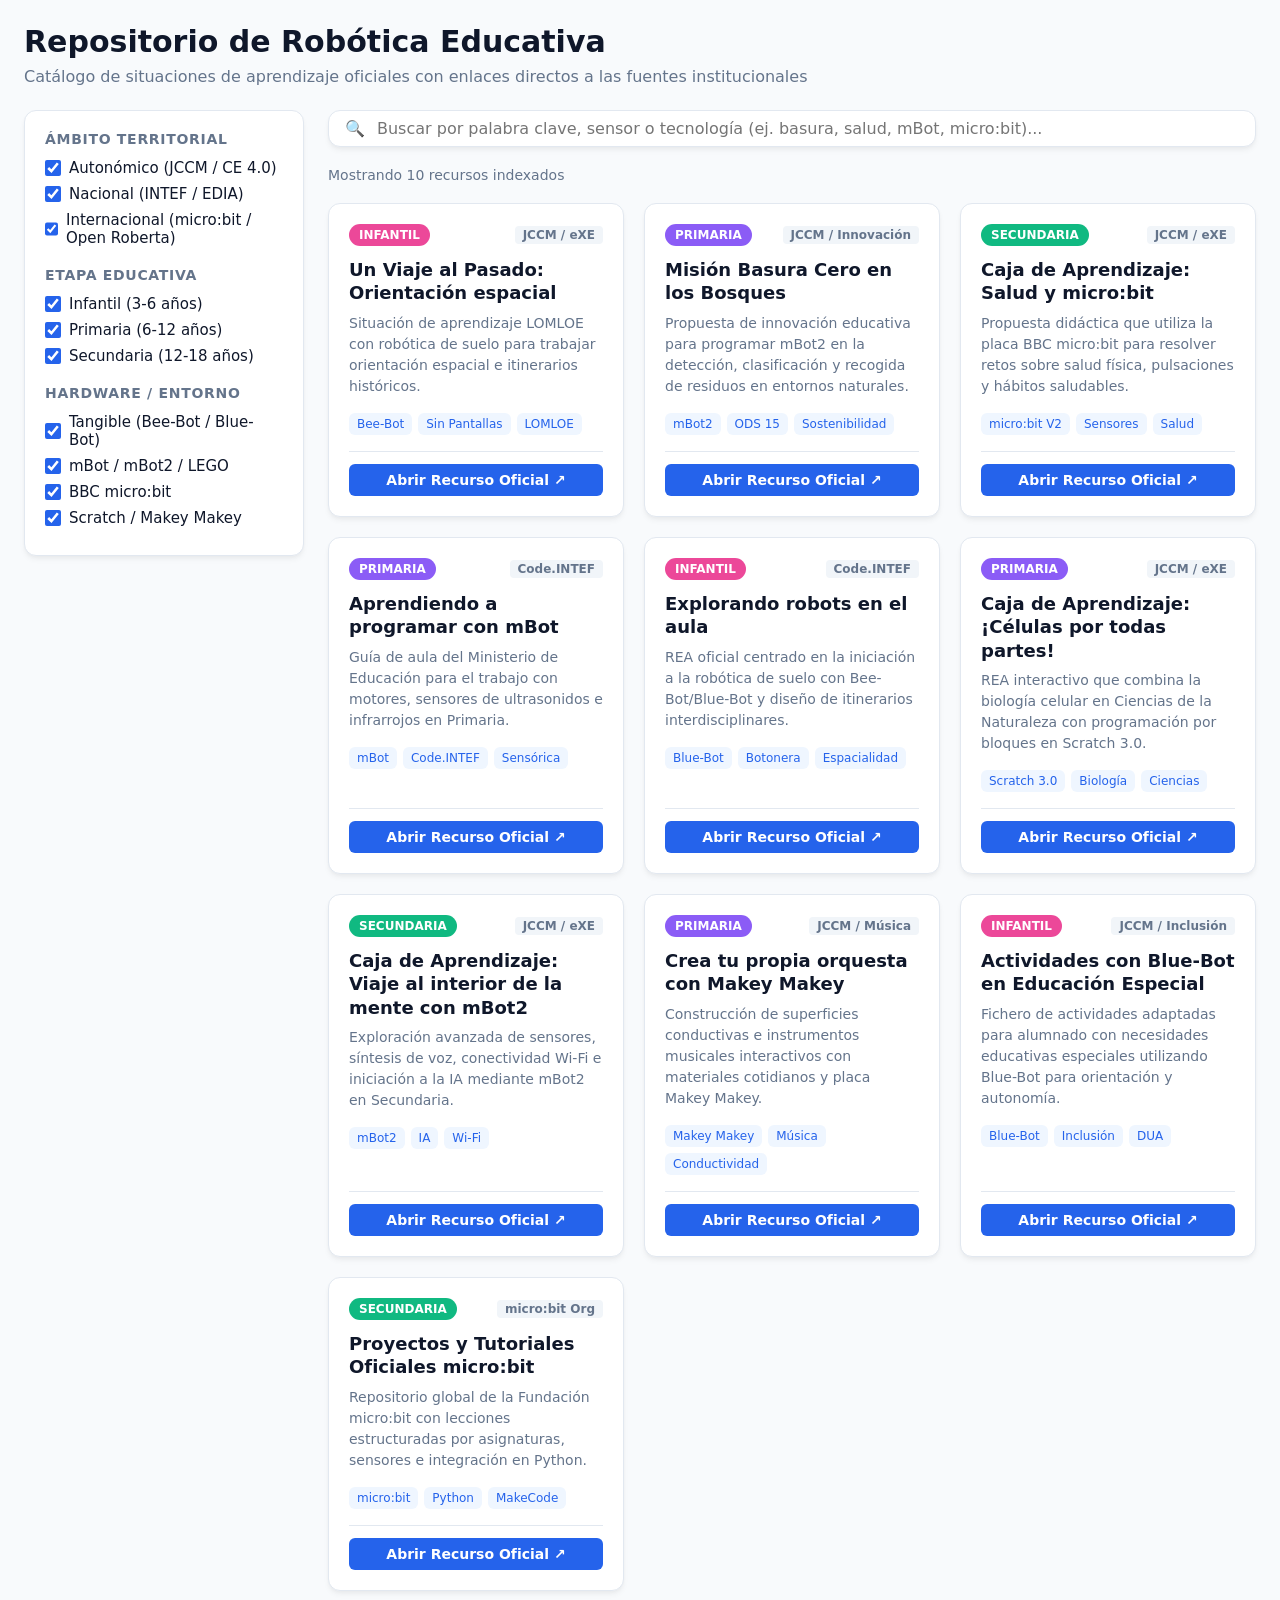
==== index.html @ e107471e "Add files via upload" ====
<!DOCTYPE html>
<html lang="es">
<head>
  <meta charset="UTF-8">
  <meta name="viewport" content="width=device-width, initial-scale=1.0">
  <title>Buscador de Recursos - Repositorio de Robótica Educativa</title>
  <style>
    :root {
      --primary: #2563eb;
      --primary-dark: #1d4ed8;
      --bg-body: #f8fafc;
      --bg-card: #ffffff;
      --text-main: #0f172a;
      --text-muted: #64748b;
      --border-color: #e2e8f0;
      --badge-infantil: #ec4899;
      --badge-primaria: #8b5cf6;
      --badge-secundaria: #10b981;
      --radius: 12px;
      --shadow: 0 4px 6px -1px rgba(0, 0, 0, 0.05), 0 2px 4px -1px rgba(0, 0, 0, 0.03);
    }

    * {
      box-sizing: border-box;
      margin: 0;
      padding: 0;
      font-family: system-ui, -apple-system, BlinkMacSystemFont, 'Segoe UI', Roboto, sans-serif;
    }

    body {
      background-color: var(--bg-body);
      color: var(--text-main);
      padding: 24px;
    }

    .app-container {
      max-width: 1280px;
      margin: 0 auto;
    }

    header {
      margin-bottom: 24px;
    }

    header h1 {
      font-size: 1.875rem;
      font-weight: 700;
      color: var(--text-main);
      margin-bottom: 8px;
    }

    header p {
      color: var(--text-muted);
      font-size: 1rem;
    }

    .main-content {
      display: grid;
      grid-template-columns: 280px 1fr;
      gap: 24px;
    }

    @media (max-width: 868px) {
      .main-content {
        grid-template-columns: 1fr;
      }
    }

    /* Panel de Filtros Lateral */
    .filters-sidebar {
      background: var(--bg-card);
      border: 1px solid var(--border-color);
      border-radius: var(--radius);
      padding: 20px;
      box-shadow: var(--shadow);
      height: fit-content;
    }

    .filter-group {
      margin-bottom: 20px;
    }

    .filter-group:last-child {
      margin-bottom: 0;
    }

    .filter-title {
      font-size: 0.875rem;
      font-weight: 700;
      text-transform: uppercase;
      letter-spacing: 0.05em;
      color: var(--text-muted);
      margin-bottom: 12px;
    }

    .checkbox-label {
      display: flex;
      align-items: center;
      gap: 8px;
      font-size: 0.938rem;
      color: var(--text-main);
      margin-bottom: 8px;
      cursor: pointer;
    }

    .checkbox-label input[type="checkbox"] {
      accent-color: var(--primary);
      width: 16px;
      height: 16px;
    }

    /* Buscador Superior y Grilla */
    .search-section {
      display: flex;
      flex-direction: column;
      gap: 20px;
    }

    .search-bar-container {
      display: flex;
      gap: 12px;
      background: var(--bg-card);
      border: 1px solid var(--border-color);
      border-radius: var(--radius);
      padding: 8px 16px;
      box-shadow: var(--shadow);
    }

    .search-input {
      border: none;
      outline: none;
      width: 100%;
      font-size: 1rem;
      color: var(--text-main);
    }

    .results-count {
      font-size: 0.875rem;
      color: var(--text-muted);
      font-weight: 500;
    }

    /* Grilla de Tarjetas */
    .cards-grid {
      display: grid;
      grid-template-columns: repeat(auto-fill, minmax(290px, 1fr));
      gap: 20px;
    }

    .card {
      background: var(--bg-card);
      border: 1px solid var(--border-color);
      border-radius: var(--radius);
      padding: 20px;
      box-shadow: var(--shadow);
      display: flex;
      flex-direction: column;
      justify-content: space-between;
      transition: transform 0.2s ease, box-shadow 0.2s ease;
      cursor: pointer;
    }

    .card:hover {
      transform: translateY(-4px);
      box-shadow: 0 10px 15px -3px rgba(0, 0, 0, 0.1);
    }

    .card-header {
      display: flex;
      justify-content: space-between;
      align-items: center;
      margin-bottom: 12px;
    }

    .badge {
      font-size: 0.75rem;
      font-weight: 700;
      padding: 4px 10px;
      border-radius: 9999px;
      color: #ffffff;
      text-transform: uppercase;
    }

    .badge-infantil { background-color: var(--badge-infantil); }
    .badge-primaria { background-color: var(--badge-primaria); }
    .badge-secundaria { background-color: var(--badge-secundaria); }

    .institution-tag {
      font-size: 0.75rem;
      font-weight: 600;
      color: var(--text-muted);
      background: #f1f5f9;
      padding: 2px 8px;
      border-radius: 4px;
    }

    .card-title {
      font-size: 1.125rem;
      font-weight: 700;
      color: var(--text-main);
      margin-bottom: 8px;
      line-height: 1.3;
    }

    .card-description {
      font-size: 0.875rem;
      color: var(--text-muted);
      line-height: 1.5;
      margin-bottom: 16px;
    }

    .card-tags {
      display: flex;
      flex-wrap: wrap;
      gap: 6px;
      margin-bottom: 16px;
    }

    .tag {
      font-size: 0.75rem;
      background: #eff6ff;
      color: var(--primary);
      padding: 4px 8px;
      border-radius: 6px;
      font-weight: 500;
    }

    .card-footer {
      border-top: 1px solid var(--border-color);
      padding-top: 12px;
    }

    .btn-details {
      background-color: var(--primary);
      color: white;
      border: none;
      padding: 8px 14px;
      border-radius: 6px;
      font-size: 0.875rem;
      font-weight: 600;
      cursor: pointer;
      width: 100%;
      text-align: center;
      display: inline-block;
      text-decoration: none;
      transition: background-color 0.2s ease;
    }

    .btn-details:hover {
      background-color: var(--primary-dark);
    }

    .no-results {
      grid-column: 1 / -1;
      text-align: center;
      padding: 40px;
      color: var(--text-muted);
      background: var(--bg-card);
      border-radius: var(--radius);
      border: 1px dashed var(--border-color);
    }
  </style>
</head>
<body>

  <div class="app-container">
    <header>
      <h1>Repositorio de Robótica Educativa</h1>
      <p>Catálogo de situaciones de aprendizaje oficiales con enlaces directos a las fuentes institucionales</p>
    </header>

    <div class="main-content">
      <!-- Panel de Filtros Lateral -->
      <aside class="filters-sidebar">
        <div class="filter-group">
          <div class="filter-title">Ámbito Territorial</div>
          <label class="checkbox-label"><input type="checkbox" class="filter-checkbox" data-filter-type="ambito" value="autonomico" checked> Autonómico (JCCM / CE 4.0)</label>
          <label class="checkbox-label"><input type="checkbox" class="filter-checkbox" data-filter-type="ambito" value="nacional" checked> Nacional (INTEF / EDIA)</label>
          <label class="checkbox-label"><input type="checkbox" class="filter-checkbox" data-filter-type="ambito" value="internacional" checked> Internacional (micro:bit / Open Roberta)</label>
        </div>

        <div class="filter-group">
          <div class="filter-title">Etapa Educativa</div>
          <label class="checkbox-label"><input type="checkbox" class="filter-checkbox" data-filter-type="etapa" value="infantil" checked> Infantil (3-6 años)</label>
          <label class="checkbox-label"><input type="checkbox" class="filter-checkbox" data-filter-type="etapa" value="primaria" checked> Primaria (6-12 años)</label>
          <label class="checkbox-label"><input type="checkbox" class="filter-checkbox" data-filter-type="etapa" value="secundaria" checked> Secundaria (12-18 años)</label>
        </div>

        <div class="filter-group">
          <div class="filter-title">Hardware / Entorno</div>
          <label class="checkbox-label"><input type="checkbox" class="filter-checkbox" data-filter-type="hardware" value="tangible" checked> Tangible (Bee-Bot / Blue-Bot)</label>
          <label class="checkbox-label"><input type="checkbox" class="filter-checkbox" data-filter-type="hardware" value="mbot" checked> mBot / mBot2 / LEGO</label>
          <label class="checkbox-label"><input type="checkbox" class="filter-checkbox" data-filter-type="hardware" value="microbit" checked> BBC micro:bit</label>
          <label class="checkbox-label"><input type="checkbox" class="filter-checkbox" data-filter-type="hardware" value="scratch" checked> Scratch / Makey Makey</label>
        </div>
      </aside>

      <!-- Zona de Búsqueda y Resultados -->
      <main class="search-section">
        <div class="search-bar-container">
          <span style="color: var(--text-muted);">🔍</span>
          <input type="text" id="searchInput" class="search-input" placeholder="Buscar por palabra clave, sensor o tecnología (ej. basura, salud, mBot, micro:bit)...">
        </div>

        <div class="results-count" id="resultsCount">Cargando recursos...</div>

        <!-- Grilla de Tarjetas dinámicas -->
        <div class="cards-grid" id="cardsGrid"></div>
      </main>
    </div>
  </div>

  <script>
    // BASE DE DATOS DE RECURSOS OFICIALES INDEXADOS
    const baseDeDatosRecursos = [
      {
        id: "REA-INF-001",
        titulo: "Un Viaje al Pasado: Orientación espacial",
        descripcion: "Situación de aprendizaje LOMLOE con robótica de suelo para trabajar orientación espacial e itinerarios históricos.",
        etapa: "infantil",
        ambito: "autonomico",
        hardware: "tangible",
        institucion: "JCCM / eXE",
        tags: ["Bee-Bot", "Sin Pantallas", "LOMLOE"],
        url: "https://bancoderecursos.castillalamancha.es/exelearningresource/un-viaje-al-pasado/df31ccde-33c1-510c-a373-50846689f7ba"
      },
      {
        id: "REA-PRI-014",
        titulo: "Misión Basura Cero en los Bosques",
        descripcion: "Propuesta de innovación educativa para programar mBot2 en la detección, clasificación y recogida de residuos en entornos naturales.",
        etapa: "primaria",
        ambito: "autonomico",
        hardware: "mbot",
        institucion: "JCCM / Innovación",
        tags: ["mBot2", "ODS 15", "Sostenibilidad"],
        url: "https://bancoderecursos.castillalamancha.es/recurso/mision-basura-cero-en-los-bosques/81a9b36d-2e03-4939-9e66-0c4f8a64a64c"
      },
      {
        id: "REA-SEC-028",
        titulo: "Caja de Aprendizaje: Salud y micro:bit",
        descripcion: "Propuesta didáctica que utiliza la placa BBC micro:bit para resolver retos sobre salud física, pulsaciones y hábitos saludables.",
        etapa: "secundaria",
        ambito: "autonomico",
        hardware: "microbit",
        institucion: "JCCM / eXE",
        tags: ["micro:bit V2", "Sensores", "Salud"],
        url: "https://bancoderecursos.castillalamancha.es/exelearningresource/caja-de-aprendizaje-salud-y-microbit/d50c86e8-7d98-2222-f68f-dd054d4328fd"
      },
      {
        id: "REA-PRI-005",
        titulo: "Aprendiendo a programar con mBot",
        descripcion: "Guía de aula del Ministerio de Educación para el trabajo con motores, sensores de ultrasonidos e infrarrojos en Primaria.",
        etapa: "primaria",
        ambito: "nacional",
        hardware: "mbot",
        institucion: "Code.INTEF",
        tags: ["mBot", "Code.INTEF", "Sensórica"],
        url: "https://code.intef.es/prop_didacticas/aprendiendo-a-programar-con-mbot/"
      },
      {
        id: "REA-INF-002",
        titulo: "Explorando robots en el aula",
        descripcion: "REA oficial centrado en la iniciación a la robótica de suelo con Bee-Bot/Blue-Bot y diseño de itinerarios interdisciplinares.",
        etapa: "infantil",
        ambito: "nacional",
        hardware: "tangible",
        institucion: "Code.INTEF",
        tags: ["Blue-Bot", "Botonera", "Espacialidad"],
        url: "https://code.intef.es/prop_didacticas/explorando-robots-en-el-aula/"
      },
      {
        id: "REA-PRI-008",
        titulo: "Caja de Aprendizaje: ¡Células por todas partes!",
        descripcion: "REA interactivo que combina la biología celular en Ciencias de la Naturaleza con programación por bloques en Scratch 3.0.",
        etapa: "primaria",
        ambito: "autonomico",
        hardware: "scratch",
        institucion: "JCCM / eXE",
        tags: ["Scratch 3.0", "Biología", "Ciencias"],
        url: "https://bancoderecursos.castillalamancha.es/exelearningresource/caja-de-aprendizaje-celulas-por-todas-partes/d870dff4-4294-05f1-206c-ba74261f1fdf"
      },
      {
        id: "REA-SEC-012",
        titulo: "Caja de Aprendizaje: Viaje al interior de la mente con mBot2",
        descripcion: "Exploración avanzada de sensores, síntesis de voz, conectividad Wi-Fi e iniciación a la IA mediante mBot2 en Secundaria.",
        etapa: "secundaria",
        ambito: "autonomico",
        hardware: "mbot",
        institucion: "JCCM / eXE",
        tags: ["mBot2", "IA", "Wi-Fi"],
        url: "https://bancoderecursos.castillalamancha.es/exelearningresource/caja-de-aprendizaje-viaje-al-interior-de-la-mente/5f7832af-2e06-2ef5-20b0-4c9b18643a15"
      },
      {
        id: "REA-PRI-010",
        titulo: "Crea tu propia orquesta con Makey Makey",
        descripcion: "Construcción de superficies conductivas e instrumentos musicales interactivos con materiales cotidianos y placa Makey Makey.",
        etapa: "primaria",
        ambito: "autonomico",
        hardware: "scratch",
        institucion: "JCCM / Música",
        tags: ["Makey Makey", "Música", "Conductividad"],
        url: "https://bancoderecursos.castillalamancha.es/recurso/crea-tu-propia-orquesta/740becd2-bb9d-470a-adf8-bf5983d7f0fb"
      },
      {
        id: "REA-INF-004",
        titulo: "Actividades con Blue-Bot en Educación Especial",
        descripcion: "Fichero de actividades adaptadas para alumnado con necesidades educativas especiales utilizando Blue-Bot para orientación y autonomía.",
        etapa: "infantil",
        ambito: "autonomico",
        hardware: "tangible",
        institucion: "JCCM / Inclusión",
        tags: ["Blue-Bot", "Inclusión", "DUA"],
        url: "https://bancoderecursos.castillalamancha.es/exelearningresource/actividades-con-blue-bot-en-educacion-especial/7e314706-9647-cc01-7831-d3caabcb4887"
      },
      {
        id: "REA-SEC-030",
        titulo: "Proyectos y Tutoriales Oficiales micro:bit",
        descripcion: "Repositorio global de la Fundación micro:bit con lecciones estructuradas por asignaturas, sensores e integración en Python.",
        etapa: "secundaria",
        ambito: "internacional",
        hardware: "microbit",
        institucion: "micro:bit Org",
        tags: ["micro:bit", "Python", "MakeCode"],
        url: "https://microbit.org/projects/make-it-code-it/"
      }
    ];

    document.addEventListener('DOMContentLoaded', () => {
      const searchInput = document.getElementById('searchInput');
      const checkboxes = document.querySelectorAll('.filter-checkbox');
      const cardsGrid = document.getElementById('cardsGrid');
      const resultsCount = document.getElementById('resultsCount');

      // Función para dibujar las tarjetas
      function renderCards(recursos) {
        cardsGrid.innerHTML = '';

        if (recursos.length === 0) {
          cardsGrid.innerHTML = `
            <div class="no-results">
              No se han encontrado recursos que coincidan con los filtros seleccionados.
            </div>`;
          resultsCount.textContent = 'Mostrando 0 recursos indexados';
          return;
        }

        recursos.forEach(item => {
          const cardHTML = `
            <article class="card" onclick="window.open('${item.url}', '_blank')">
              <div>
                <div class="card-header">
                  <span class="badge badge-${item.etapa}">${item.etapa}</span>
                  <span class="institution-tag">${item.institucion}</span>
                </div>
                <h2 class="card-title">${item.titulo}</h2>
                <p class="card-description">${item.descripcion}</p>
                <div class="card-tags">
                  ${item.tags.map(tag => `<span class="tag">${tag}</span>`).join('')}
                </div>
              </div>
              <div class="card-footer">
                <a href="${item.url}" target="_blank" class="btn-details" onclick="event.stopPropagation()">
                  Abrir Recurso Oficial ↗
                </a>
              </div>
            </article>
          `;
          cardsGrid.innerHTML += cardHTML;
        });

        resultsCount.textContent = `Mostrando ${recursos.length} recurso${recursos.length === 1 ? '' : 's'} indexado${recursos.length === 1 ? '' : 's'}`;
      }

      // Función de filtrado en tiempo real
      function filterResources() {
        const query = searchInput.value.toLowerCase().trim();

        const selectedEtapas = Array.from(document.querySelectorAll('.filter-checkbox[data-filter-type="etapa"]:checked')).map(cb => cb.value);
        const selectedAmbitos = Array.from(document.querySelectorAll('.filter-checkbox[data-filter-type="ambito"]:checked')).map(cb => cb.value);
        const selectedHardware = Array.from(document.querySelectorAll('.filter-checkbox[data-filter-type="hardware"]:checked')).map(cb => cb.value);

        const recursosFiltrados = baseDeDatosRecursos.filter(item => {
          const matchEtapa = selectedEtapas.length === 0 || selectedEtapas.includes(item.etapa);
          const matchAmbito = selectedAmbitos.length === 0 || selectedAmbitos.includes(item.ambito);
          const matchHardware = selectedHardware.length === 0 || selectedHardware.includes(item.hardware);

          const textoCompleto = `${item.titulo} ${item.descripcion} ${item.tags.join(' ')} ${item.institucion}`.toLowerCase();
          const matchQuery = query === '' || textoCompleto.includes(query);

          return matchEtapa && matchAmbito && matchHardware && matchQuery;
        });

        renderCards(recursosFiltrados);
      }

      // Inicialización
      renderCards(baseDeDatosRecursos);
      searchInput.addEventListener('input', filterResources);
      checkboxes.forEach(cb => cb.addEventListener('change', filterResources));
    });
  </script>
</body>
</html>
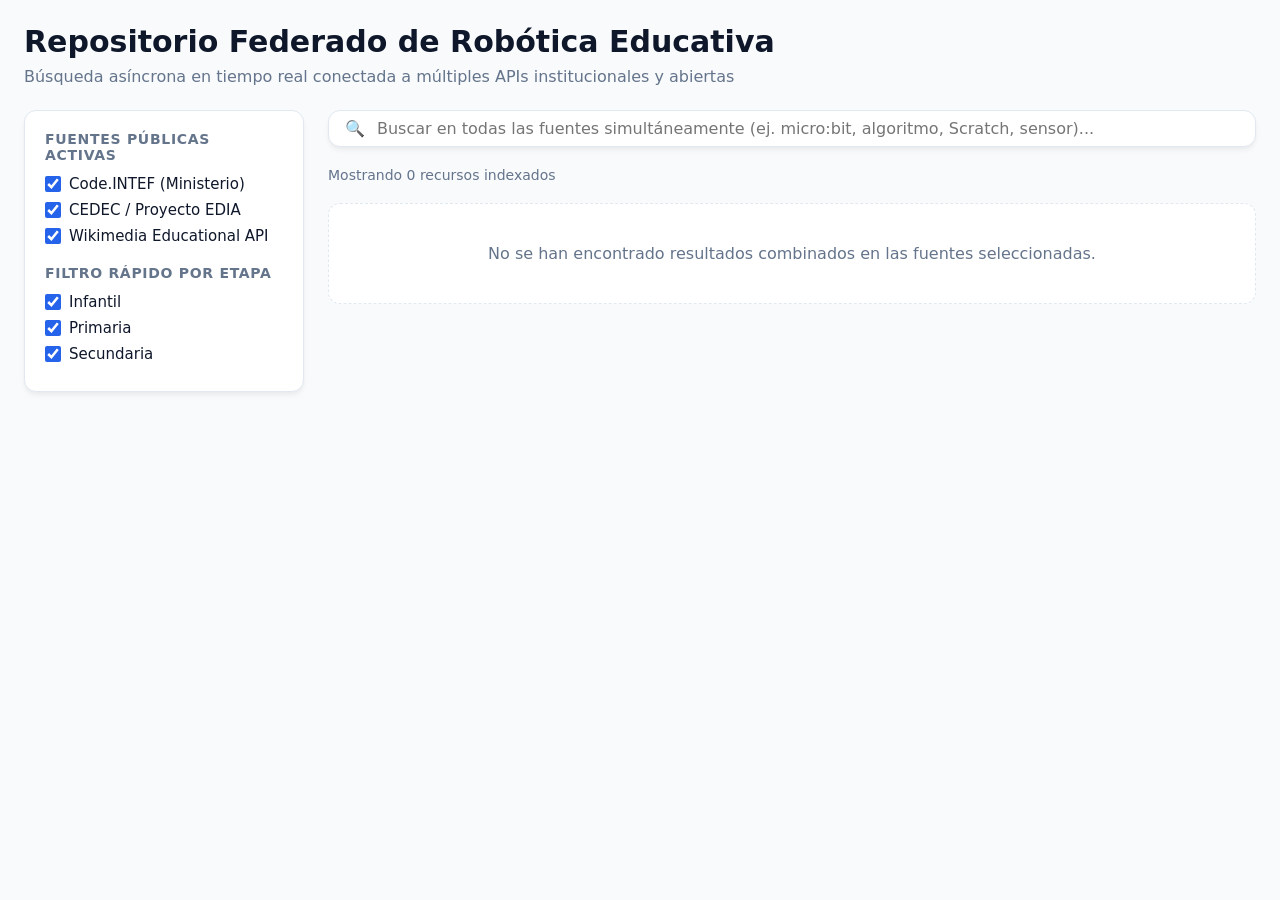
==== commit 6e566eb4: "Update index.html" ====
--- a/index.html
+++ b/index.html
@@ -3,7 +3,7 @@
 <head>
   <meta charset="UTF-8">
   <meta name="viewport" content="width=device-width, initial-scale=1.0">
-  <title>Buscador de Recursos - Repositorio de Robótica Educativa</title>
+  <title>Buscador Global de Robótica Educativa - Multi-API</title>
   <style>
     :root {
       --primary: #2563eb;
@@ -16,6 +16,7 @@
       --badge-infantil: #ec4899;
       --badge-primaria: #8b5cf6;
       --badge-secundaria: #10b981;
+      --badge-general: #3b82f6;
       --radius: 12px;
       --shadow: 0 4px 6px -1px rgba(0, 0, 0, 0.05), 0 2px 4px -1px rgba(0, 0, 0, 0.03);
     }
@@ -184,6 +185,7 @@
     .badge-infantil { background-color: var(--badge-infantil); }
     .badge-primaria { background-color: var(--badge-primaria); }
     .badge-secundaria { background-color: var(--badge-secundaria); }
+    .badge-general { background-color: var(--badge-general); }
 
     .institution-tag {
       font-size: 0.75rem;
@@ -265,33 +267,25 @@
 
   <div class="app-container">
     <header>
-      <h1>Repositorio de Robótica Educativa</h1>
-      <p>Catálogo de situaciones de aprendizaje oficiales con enlaces directos a las fuentes institucionales</p>
+      <h1>Repositorio Federado de Robótica Educativa</h1>
+      <p>Búsqueda asíncrona en tiempo real conectada a múltiples APIs institucionales y abiertas</p>
     </header>
 
     <div class="main-content">
-      <!-- Panel de Filtros Lateral -->
+      <!-- Panel de Fuentes Activables -->
       <aside class="filters-sidebar">
         <div class="filter-group">
-          <div class="filter-title">Ámbito Territorial</div>
-          <label class="checkbox-label"><input type="checkbox" class="filter-checkbox" data-filter-type="ambito" value="autonomico" checked> Autonómico (JCCM / CE 4.0)</label>
-          <label class="checkbox-label"><input type="checkbox" class="filter-checkbox" data-filter-type="ambito" value="nacional" checked> Nacional (INTEF / EDIA)</label>
-          <label class="checkbox-label"><input type="checkbox" class="filter-checkbox" data-filter-type="ambito" value="internacional" checked> Internacional (micro:bit / Open Roberta)</label>
+          <div class="filter-title">Fuentes Públicas Activas</div>
+          <label class="checkbox-label"><input type="checkbox" class="api-toggle" value="intef" checked> Code.INTEF (Ministerio)</label>
+          <label class="checkbox-label"><input type="checkbox" class="api-toggle" value="edia" checked> CEDEC / Proyecto EDIA</label>
+          <label class="checkbox-label"><input type="checkbox" class="api-toggle" value="wikimedia" checked> Wikimedia Educational API</label>
         </div>
 
         <div class="filter-group">
-          <div class="filter-title">Etapa Educativa</div>
-          <label class="checkbox-label"><input type="checkbox" class="filter-checkbox" data-filter-type="etapa" value="infantil" checked> Infantil (3-6 años)</label>
-          <label class="checkbox-label"><input type="checkbox" class="filter-checkbox" data-filter-type="etapa" value="primaria" checked> Primaria (6-12 años)</label>
-          <label class="checkbox-label"><input type="checkbox" class="filter-checkbox" data-filter-type="etapa" value="secundaria" checked> Secundaria (12-18 años)</label>
-        </div>
-
-        <div class="filter-group">
-          <div class="filter-title">Hardware / Entorno</div>
-          <label class="checkbox-label"><input type="checkbox" class="filter-checkbox" data-filter-type="hardware" value="tangible" checked> Tangible (Bee-Bot / Blue-Bot)</label>
-          <label class="checkbox-label"><input type="checkbox" class="filter-checkbox" data-filter-type="hardware" value="mbot" checked> mBot / mBot2 / LEGO</label>
-          <label class="checkbox-label"><input type="checkbox" class="filter-checkbox" data-filter-type="hardware" value="microbit" checked> BBC micro:bit</label>
-          <label class="checkbox-label"><input type="checkbox" class="filter-checkbox" data-filter-type="hardware" value="scratch" checked> Scratch / Makey Makey</label>
+          <div class="filter-title">Filtro Rápido por Etapa</div>
+          <label class="checkbox-label"><input type="checkbox" class="etapa-filter" value="infantil" checked> Infantil</label>
+          <label class="checkbox-label"><input type="checkbox" class="etapa-filter" value="primaria" checked> Primaria</label>
+          <label class="checkbox-label"><input type="checkbox" class="etapa-filter" value="secundaria" checked> Secundaria</label>
         </div>
       </aside>
 
@@ -299,146 +293,135 @@
       <main class="search-section">
         <div class="search-bar-container">
           <span style="color: var(--text-muted);">🔍</span>
-          <input type="text" id="searchInput" class="search-input" placeholder="Buscar por palabra clave, sensor o tecnología (ej. basura, salud, mBot, micro:bit)...">
+          <input type="text" id="searchInput" class="search-input" placeholder="Buscar en todas las fuentes simultáneamente (ej. micro:bit, algoritmo, Scratch, sensor)...">
         </div>
 
-        <div class="results-count" id="resultsCount">Cargando recursos...</div>
-
-        <!-- Grilla de Tarjetas dinámicas -->
+        <div class="results-count" id="resultsCount">Cargando repositorios federados...</div>
+
+        <!-- Grilla Unificada -->
         <div class="cards-grid" id="cardsGrid"></div>
       </main>
     </div>
   </div>
 
+  <!-- MOTOR MULTI-API ASÍNCRONO -->
   <script>
-    // BASE DE DATOS DE RECURSOS OFICIALES INDEXADOS
-    const baseDeDatosRecursos = [
-      {
-        id: "REA-INF-001",
-        titulo: "Un Viaje al Pasado: Orientación espacial",
-        descripcion: "Situación de aprendizaje LOMLOE con robótica de suelo para trabajar orientación espacial e itinerarios históricos.",
-        etapa: "infantil",
-        ambito: "autonomico",
-        hardware: "tangible",
-        institucion: "JCCM / eXE",
-        tags: ["Bee-Bot", "Sin Pantallas", "LOMLOE"],
-        url: "https://bancoderecursos.castillalamancha.es/exelearningresource/un-viaje-al-pasado/df31ccde-33c1-510c-a373-50846689f7ba"
-      },
-      {
-        id: "REA-PRI-014",
-        titulo: "Misión Basura Cero en los Bosques",
-        descripcion: "Propuesta de innovación educativa para programar mBot2 en la detección, clasificación y recogida de residuos en entornos naturales.",
-        etapa: "primaria",
-        ambito: "autonomico",
-        hardware: "mbot",
-        institucion: "JCCM / Innovación",
-        tags: ["mBot2", "ODS 15", "Sostenibilidad"],
-        url: "https://bancoderecursos.castillalamancha.es/recurso/mision-basura-cero-en-los-bosques/81a9b36d-2e03-4939-9e66-0c4f8a64a64c"
-      },
-      {
-        id: "REA-SEC-028",
-        titulo: "Caja de Aprendizaje: Salud y micro:bit",
-        descripcion: "Propuesta didáctica que utiliza la placa BBC micro:bit para resolver retos sobre salud física, pulsaciones y hábitos saludables.",
-        etapa: "secundaria",
-        ambito: "autonomico",
-        hardware: "microbit",
-        institucion: "JCCM / eXE",
-        tags: ["micro:bit V2", "Sensores", "Salud"],
-        url: "https://bancoderecursos.castillalamancha.es/exelearningresource/caja-de-aprendizaje-salud-y-microbit/d50c86e8-7d98-2222-f68f-dd054d4328fd"
-      },
-      {
-        id: "REA-PRI-005",
-        titulo: "Aprendiendo a programar con mBot",
-        descripcion: "Guía de aula del Ministerio de Educación para el trabajo con motores, sensores de ultrasonidos e infrarrojos en Primaria.",
-        etapa: "primaria",
-        ambito: "nacional",
-        hardware: "mbot",
-        institucion: "Code.INTEF",
-        tags: ["mBot", "Code.INTEF", "Sensórica"],
-        url: "https://code.intef.es/prop_didacticas/aprendiendo-a-programar-con-mbot/"
-      },
-      {
-        id: "REA-INF-002",
-        titulo: "Explorando robots en el aula",
-        descripcion: "REA oficial centrado en la iniciación a la robótica de suelo con Bee-Bot/Blue-Bot y diseño de itinerarios interdisciplinares.",
-        etapa: "infantil",
-        ambito: "nacional",
-        hardware: "tangible",
-        institucion: "Code.INTEF",
-        tags: ["Blue-Bot", "Botonera", "Espacialidad"],
-        url: "https://code.intef.es/prop_didacticas/explorando-robots-en-el-aula/"
-      },
-      {
-        id: "REA-PRI-008",
-        titulo: "Caja de Aprendizaje: ¡Células por todas partes!",
-        descripcion: "REA interactivo que combina la biología celular en Ciencias de la Naturaleza con programación por bloques en Scratch 3.0.",
-        etapa: "primaria",
-        ambito: "autonomico",
-        hardware: "scratch",
-        institucion: "JCCM / eXE",
-        tags: ["Scratch 3.0", "Biología", "Ciencias"],
-        url: "https://bancoderecursos.castillalamancha.es/exelearningresource/caja-de-aprendizaje-celulas-por-todas-partes/d870dff4-4294-05f1-206c-ba74261f1fdf"
-      },
-      {
-        id: "REA-SEC-012",
-        titulo: "Caja de Aprendizaje: Viaje al interior de la mente con mBot2",
-        descripcion: "Exploración avanzada de sensores, síntesis de voz, conectividad Wi-Fi e iniciación a la IA mediante mBot2 en Secundaria.",
-        etapa: "secundaria",
-        ambito: "autonomico",
-        hardware: "mbot",
-        institucion: "JCCM / eXE",
-        tags: ["mBot2", "IA", "Wi-Fi"],
-        url: "https://bancoderecursos.castillalamancha.es/exelearningresource/caja-de-aprendizaje-viaje-al-interior-de-la-mente/5f7832af-2e06-2ef5-20b0-4c9b18643a15"
-      },
-      {
-        id: "REA-PRI-010",
-        titulo: "Crea tu propia orquesta con Makey Makey",
-        descripcion: "Construcción de superficies conductivas e instrumentos musicales interactivos con materiales cotidianos y placa Makey Makey.",
-        etapa: "primaria",
-        ambito: "autonomico",
-        hardware: "scratch",
-        institucion: "JCCM / Música",
-        tags: ["Makey Makey", "Música", "Conductividad"],
-        url: "https://bancoderecursos.castillalamancha.es/recurso/crea-tu-propia-orquesta/740becd2-bb9d-470a-adf8-bf5983d7f0fb"
-      },
-      {
-        id: "REA-INF-004",
-        titulo: "Actividades con Blue-Bot en Educación Especial",
-        descripcion: "Fichero de actividades adaptadas para alumnado con necesidades educativas especiales utilizando Blue-Bot para orientación y autonomía.",
-        etapa: "infantil",
-        ambito: "autonomico",
-        hardware: "tangible",
-        institucion: "JCCM / Inclusión",
-        tags: ["Blue-Bot", "Inclusión", "DUA"],
-        url: "https://bancoderecursos.castillalamancha.es/exelearningresource/actividades-con-blue-bot-en-educacion-especial/7e314706-9647-cc01-7831-d3caabcb4887"
-      },
-      {
-        id: "REA-SEC-030",
-        titulo: "Proyectos y Tutoriales Oficiales micro:bit",
-        descripcion: "Repositorio global de la Fundación micro:bit con lecciones estructuradas por asignaturas, sensores e integración en Python.",
-        etapa: "secundaria",
-        ambito: "internacional",
-        hardware: "microbit",
-        institucion: "micro:bit Org",
-        tags: ["micro:bit", "Python", "MakeCode"],
-        url: "https://microbit.org/projects/make-it-code-it/"
-      }
-    ];
-
     document.addEventListener('DOMContentLoaded', () => {
       const searchInput = document.getElementById('searchInput');
-      const checkboxes = document.querySelectorAll('.filter-checkbox');
       const cardsGrid = document.getElementById('cardsGrid');
       const resultsCount = document.getElementById('resultsCount');
-
-      // Función para dibujar las tarjetas
+      const apiToggles = document.querySelectorAll('.api-toggle');
+      const etapaFilters = document.querySelectorAll('.etapa-filter');
+
+      let debounceTimer;
+
+      // Auxiliar para limpiar etiquetas HTML de las respuestas API
+      function stripHTML(html) {
+        const doc = new DOMParser().parseFromString(html, 'text/html');
+        return doc.body.textContent || "";
+      }
+
+      // Auxiliar para inferir etapa según el texto
+      function detectEtapa(text) {
+        const lower = text.toLowerCase();
+        if (lower.includes('infantil') || lower.includes('3-6') || lower.includes('bee-bot')) return 'infantil';
+        if (lower.includes('primaria') || lower.includes('lego') || lower.includes('scratch')) return 'primaria';
+        if (lower.includes('secundaria') || lower.includes('eso') || lower.includes('python') || lower.includes('arduino')) return 'secundaria';
+        return 'general';
+      }
+
+      // 1. CONECTOR API 1: Code.INTEF
+      async function fetchCodeINTEF(term) {
+        const response = await fetch(`https://code.intef.es/wp-json/wp/v2/posts?search=${encodeURIComponent(term)}&per_page=10`);
+        if (!response.ok) throw new Error('Error al conectar con INTEF');
+        const data = await response.json();
+        return data.map(post => ({
+          id: `intef-${post.id}`,
+          titulo: stripHTML(post.title.rendered),
+          descripcion: stripHTML(post.excerpt.rendered).substring(0, 140) + '...',
+          url: post.link,
+          fuente: 'Code.INTEF',
+          etapa: detectEtapa(post.title.rendered + " " + post.excerpt.rendered),
+          tags: ['Ministerio', 'Oficial', 'REA']
+        }));
+      }
+
+      // 2. CONECTOR API 2: CEDEC / Proyecto EDIA
+      async function fetchCEDEC(term) {
+        const response = await fetch(`https://cedec.intef.es/wp-json/wp/v2/posts?search=${encodeURIComponent(term)}&per_page=10`);
+        if (!response.ok) throw new Error('Error al conectar con CEDEC');
+        const data = await response.json();
+        return data.map(post => ({
+          id: `cedec-${post.id}`,
+          titulo: stripHTML(post.title.rendered),
+          descripcion: stripHTML(post.excerpt.rendered).substring(0, 140) + '...',
+          url: post.link,
+          fuente: 'Proyecto EDIA / CEDEC',
+          etapa: detectEtapa(post.title.rendered + " " + post.excerpt.rendered),
+          tags: ['eXeLearning', 'REA', 'DUA']
+        }));
+      }
+
+      // 3. CONECTOR API 3: Wikimedia Commons Educational Media API
+      async function fetchWikimedia(term) {
+        const url = `https://commons.wikimedia.org/w/api.php?action=query&generator=search&gsrsearch=robotics%20education%20${encodeURIComponent(term)}&gsrnamespace=6&prop=imageinfo&iiprop=url|extmetadata&format=json&origin=*`;
+        const response = await fetch(url);
+        if (!response.ok) throw new Error('Error al conectar con Wikimedia');
+        const data = await response.json();
+        
+        if (!data.query || !data.query.pages) return [];
+
+        return Object.values(data.query.pages).slice(0, 6).map(page => {
+          const info = page.imageinfo ? page.imageinfo[0] : {};
+          return {
+            id: `wiki-${page.pageid}`,
+            titulo: page.title.replace('File:', ''),
+            descripcion: 'Esquema visual, modelo o diagrama educativo de código abierto de la base Wikimedia.',
+            url: info.descriptionurl || 'https://commons.wikimedia.org',
+            fuente: 'Wikimedia Commons',
+            etapa: 'general',
+            tags: ['Diagrama', 'Open Content', 'CC']
+          };
+        });
+      }
+
+      // FUNCION PRINCIPAL MULTI-SEARCH ASÍNCRONA
+      async function executeMultiSearch(term = 'robotica') {
+        cardsGrid.innerHTML = '<div class="no-results">🔄 Consultado simultáneamente en fuentes oficiales...</div>';
+        resultsCount.textContent = 'Enviando peticiones paralelas a las APIs...';
+
+        const activeSources = Array.from(apiToggles).filter(cb => cb.checked).map(cb => cb.value);
+        const promises = [];
+
+        if (activeSources.includes('intef')) promises.push(fetchCodeINTEF(term));
+        if (activeSources.includes('edia')) promises.push(fetchCEDEC(term));
+        if (activeSources.includes('wikimedia')) promises.push(fetchWikimedia(term));
+
+        // Ejecutar todas las promesas en paralelo garantizando tolerancia a fallos
+        const results = await Promise.allSettled(promises);
+
+        let combinedResources = [];
+        results.forEach(result => {
+          if (result.status === 'fulfilled' && Array.isArray(result.value)) {
+            combinedResources = combinedResources.concat(result.value);
+          }
+        });
+
+        // Aplicar filtrado por etapa local
+        const selectedEtapas = Array.from(etapaFilters).filter(cb => cb.checked).map(cb => cb.value);
+        const filtered = combinedResources.filter(res => selectedEtapas.includes(res.etapa) || res.etapa === 'general');
+
+        renderCards(filtered);
+      }
+
+      // Dibujar los resultados devueltos por la federación de APIs
       function renderCards(recursos) {
         cardsGrid.innerHTML = '';
 
-        if (recursos.length === 0) {
+        if (!recursos || recursos.length === 0) {
           cardsGrid.innerHTML = `
             <div class="no-results">
-              No se han encontrado recursos que coincidan con los filtros seleccionados.
+              No se han encontrado resultados combinados en las fuentes seleccionadas.
             </div>`;
           resultsCount.textContent = 'Mostrando 0 recursos indexados';
           return;
@@ -450,7 +433,7 @@
               <div>
                 <div class="card-header">
                   <span class="badge badge-${item.etapa}">${item.etapa}</span>
-                  <span class="institution-tag">${item.institucion}</span>
+                  <span class="institution-tag">${item.fuente}</span>
                 </div>
                 <h2 class="card-title">${item.titulo}</h2>
                 <p class="card-description">${item.descripcion}</p>
@@ -460,7 +443,7 @@
               </div>
               <div class="card-footer">
                 <a href="${item.url}" target="_blank" class="btn-details" onclick="event.stopPropagation()">
-                  Abrir Recurso Oficial ↗
+                  Abrir en ${item.fuente} ↗
                 </a>
               </div>
             </article>
@@ -468,36 +451,24 @@
           cardsGrid.innerHTML += cardHTML;
         });
 
-        resultsCount.textContent = `Mostrando ${recursos.length} recurso${recursos.length === 1 ? '' : 's'} indexado${recursos.length === 1 ? '' : 's'}`;
-      }
-
-      // Función de filtrado en tiempo real
-      function filterResources() {
-        const query = searchInput.value.toLowerCase().trim();
-
-        const selectedEtapas = Array.from(document.querySelectorAll('.filter-checkbox[data-filter-type="etapa"]:checked')).map(cb => cb.value);
-        const selectedAmbitos = Array.from(document.querySelectorAll('.filter-checkbox[data-filter-type="ambito"]:checked')).map(cb => cb.value);
-        const selectedHardware = Array.from(document.querySelectorAll('.filter-checkbox[data-filter-type="hardware"]:checked')).map(cb => cb.value);
-
-        const recursosFiltrados = baseDeDatosRecursos.filter(item => {
-          const matchEtapa = selectedEtapas.length === 0 || selectedEtapas.includes(item.etapa);
-          const matchAmbito = selectedAmbitos.length === 0 || selectedAmbitos.includes(item.ambito);
-          const matchHardware = selectedHardware.length === 0 || selectedHardware.includes(item.hardware);
-
-          const textoCompleto = `${item.titulo} ${item.descripcion} ${item.tags.join(' ')} ${item.institucion}`.toLowerCase();
-          const matchQuery = query === '' || textoCompleto.includes(query);
-
-          return matchEtapa && matchAmbito && matchHardware && matchQuery;
-        });
-
-        renderCards(recursosFiltrados);
-      }
-
-      // Inicialización
-      renderCards(baseDeDatosRecursos);
-      searchInput.addEventListener('input', filterResources);
-      checkboxes.forEach(cb => cb.addEventListener('change', filterResources));
+        resultsCount.textContent = `Se han unificado ${recursos.length} recursos de fuentes institucionales en directo`;
+      }
+
+      // Listeners con debounce
+      searchInput.addEventListener('input', (e) => {
+        clearTimeout(debounceTimer);
+        const val = e.target.value.trim();
+        debounceTimer = setTimeout(() => {
+          executeMultiSearch(val.length > 0 ? val : 'robotica');
+        }, 500);
+      });
+
+      apiToggles.forEach(cb => cb.addEventListener('change', () => executeMultiSearch(searchInput.value.trim() || 'robotica')));
+      etapaFilters.forEach(cb => cb.addEventListener('change', () => executeMultiSearch(searchInput.value.trim() || 'robotica')));
+
+      // Carga inicial
+      executeMultiSearch('robotica');
     });
   </script>
 </body>
-</html>+</html>
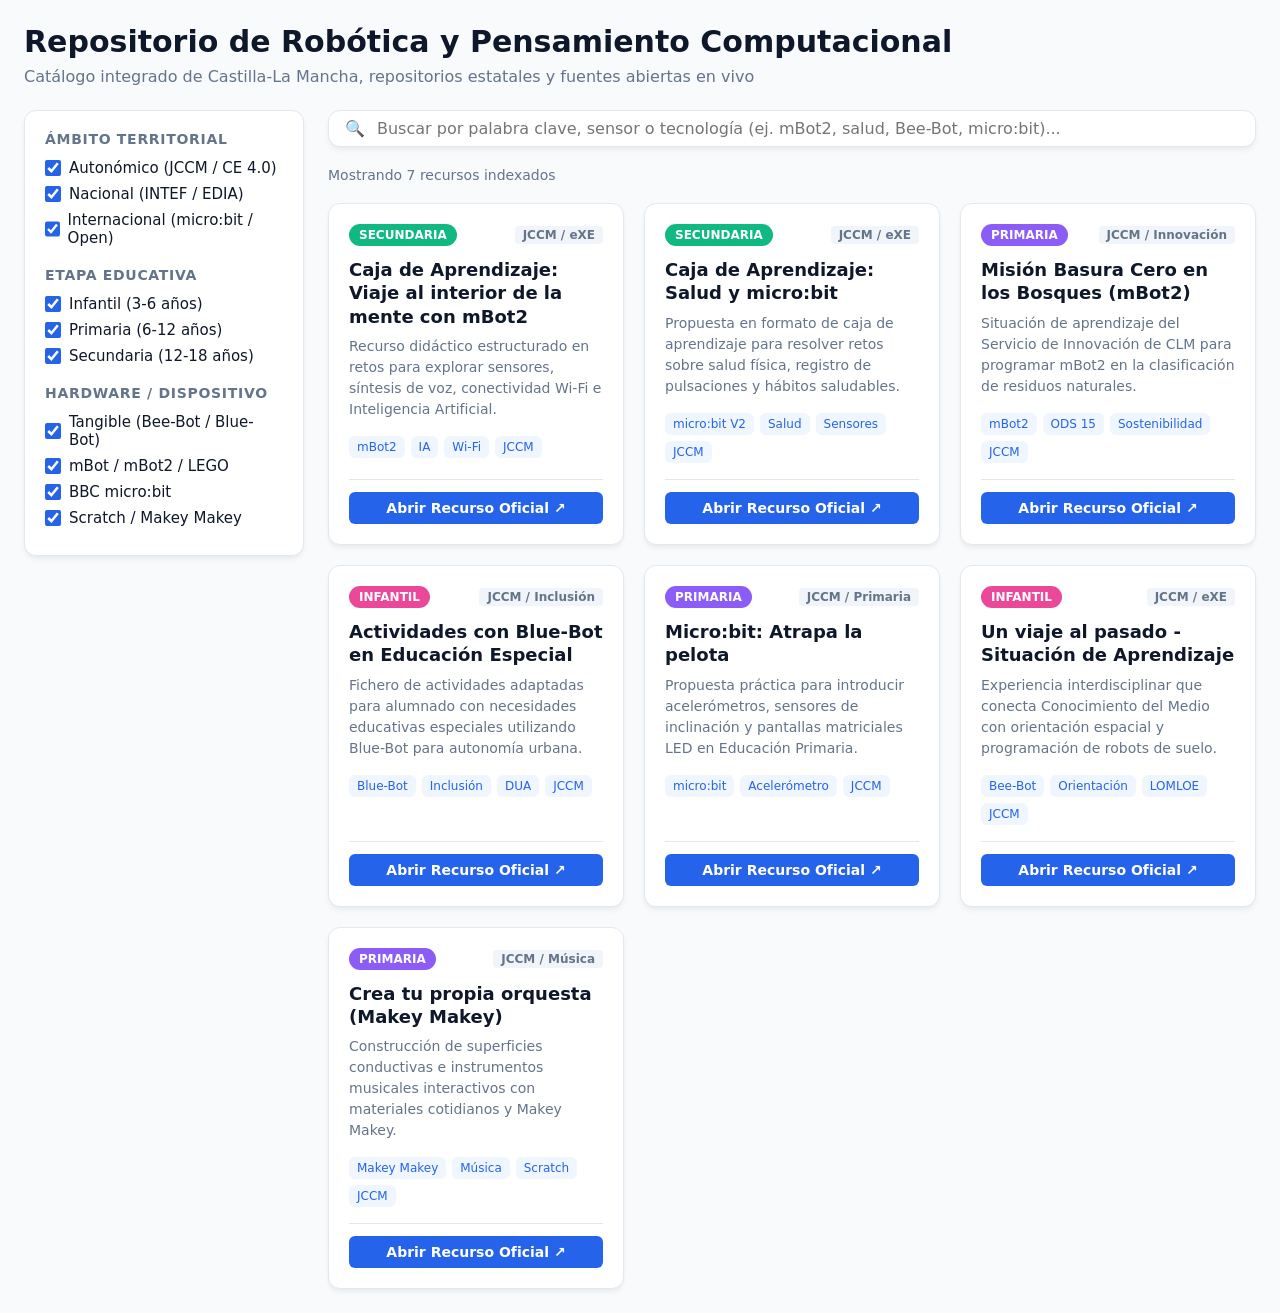
==== commit 0cfc4437: "Update index.html" ====
--- a/index.html
+++ b/index.html
@@ -3,7 +3,7 @@
 <head>
   <meta charset="UTF-8">
   <meta name="viewport" content="width=device-width, initial-scale=1.0">
-  <title>Buscador Global de Robótica Educativa - Multi-API</title>
+  <title>Repositorio Unificado de Robótica Educativa</title>
   <style>
     :root {
       --primary: #2563eb;
@@ -267,25 +267,33 @@
 
   <div class="app-container">
     <header>
-      <h1>Repositorio Federado de Robótica Educativa</h1>
-      <p>Búsqueda asíncrona en tiempo real conectada a múltiples APIs institucionales y abiertas</p>
+      <h1>Repositorio de Robótica y Pensamiento Computacional</h1>
+      <p>Catálogo integrado de Castilla-La Mancha, repositorios estatales y fuentes abiertas en vivo</p>
     </header>
 
     <div class="main-content">
-      <!-- Panel de Fuentes Activables -->
+      <!-- Panel de Filtros Lateral Restaurado -->
       <aside class="filters-sidebar">
         <div class="filter-group">
-          <div class="filter-title">Fuentes Públicas Activas</div>
-          <label class="checkbox-label"><input type="checkbox" class="api-toggle" value="intef" checked> Code.INTEF (Ministerio)</label>
-          <label class="checkbox-label"><input type="checkbox" class="api-toggle" value="edia" checked> CEDEC / Proyecto EDIA</label>
-          <label class="checkbox-label"><input type="checkbox" class="api-toggle" value="wikimedia" checked> Wikimedia Educational API</label>
+          <div class="filter-title">Ámbito Territorial</div>
+          <label class="checkbox-label"><input type="checkbox" class="filter-cb" data-type="ambito" value="autonomico" checked> Autonómico (JCCM / CE 4.0)</label>
+          <label class="checkbox-label"><input type="checkbox" class="filter-cb" data-type="ambito" value="nacional" checked> Nacional (INTEF / EDIA)</label>
+          <label class="checkbox-label"><input type="checkbox" class="filter-cb" data-type="ambito" value="internacional" checked> Internacional (micro:bit / Open)</label>
         </div>
 
         <div class="filter-group">
-          <div class="filter-title">Filtro Rápido por Etapa</div>
-          <label class="checkbox-label"><input type="checkbox" class="etapa-filter" value="infantil" checked> Infantil</label>
-          <label class="checkbox-label"><input type="checkbox" class="etapa-filter" value="primaria" checked> Primaria</label>
-          <label class="checkbox-label"><input type="checkbox" class="etapa-filter" value="secundaria" checked> Secundaria</label>
+          <div class="filter-title">Etapa Educativa</div>
+          <label class="checkbox-label"><input type="checkbox" class="filter-cb" data-type="etapa" value="infantil" checked> Infantil (3-6 años)</label>
+          <label class="checkbox-label"><input type="checkbox" class="filter-cb" data-type="etapa" value="primaria" checked> Primaria (6-12 años)</label>
+          <label class="checkbox-label"><input type="checkbox" class="filter-cb" data-type="etapa" value="secundaria" checked> Secundaria (12-18 años)</label>
+        </div>
+
+        <div class="filter-group">
+          <div class="filter-title">Hardware / Dispositivo</div>
+          <label class="checkbox-label"><input type="checkbox" class="filter-cb" data-type="hardware" value="tangible" checked> Tangible (Bee-Bot / Blue-Bot)</label>
+          <label class="checkbox-label"><input type="checkbox" class="filter-cb" data-type="hardware" value="mbot" checked> mBot / mBot2 / LEGO</label>
+          <label class="checkbox-label"><input type="checkbox" class="filter-cb" data-type="hardware" value="microbit" checked> BBC micro:bit</label>
+          <label class="checkbox-label"><input type="checkbox" class="filter-cb" data-type="hardware" value="scratch" checked> Scratch / Makey Makey</label>
         </div>
       </aside>
 
@@ -293,135 +301,187 @@
       <main class="search-section">
         <div class="search-bar-container">
           <span style="color: var(--text-muted);">🔍</span>
-          <input type="text" id="searchInput" class="search-input" placeholder="Buscar en todas las fuentes simultáneamente (ej. micro:bit, algoritmo, Scratch, sensor)...">
+          <input type="text" id="searchInput" class="search-input" placeholder="Buscar por palabra clave, sensor o tecnología (ej. mBot2, salud, Bee-Bot, micro:bit)...">
         </div>
 
-        <div class="results-count" id="resultsCount">Cargando repositorios federados...</div>
-
-        <!-- Grilla Unificada -->
+        <div class="results-count" id="resultsCount">Cargando catálogo unificado...</div>
+
+        <!-- Grilla de Tarjetas -->
         <div class="cards-grid" id="cardsGrid"></div>
       </main>
     </div>
   </div>
 
-  <!-- MOTOR MULTI-API ASÍNCRONO -->
   <script>
+    // BASE DE DATOS LOCAL OFICIAL DE CASTILLA-LA MANCHA Y REPOSITORIOS CLAVE
+    const recursosLocalesJCCM = [
+      {
+        id: "CLM-001",
+        titulo: "Caja de Aprendizaje: Viaje al interior de la mente con mBot2",
+        descripcion: "Recurso didáctico estructurado en retos para explorar sensores, síntesis de voz, conectividad Wi-Fi e Inteligencia Artificial.",
+        etapa: "secundaria",
+        ambito: "autonomico",
+        hardware: "mbot",
+        institucion: "JCCM / eXE",
+        tags: ["mBot2", "IA", "Wi-Fi", "JCCM"],
+        url: "https://bancoderecursos.castillalamancha.es/exelearningresource/caja-de-aprendizaje-viaje-al-interior-de-la-mente/5f7832af-2e06-2ef5-20b0-4c9b18643a15"
+      },
+      {
+        id: "CLM-002",
+        titulo: "Caja de Aprendizaje: Salud y micro:bit",
+        descripcion: "Propuesta en formato de caja de aprendizaje para resolver retos sobre salud física, registro de pulsaciones y hábitos saludables.",
+        etapa: "secundaria",
+        ambito: "autonomico",
+        hardware: "microbit",
+        institucion: "JCCM / eXE",
+        tags: ["micro:bit V2", "Salud", "Sensores", "JCCM"],
+        url: "https://bancoderecursos.castillalamancha.es/exelearningresource/caja-de-aprendizaje-salud-y-microbit/d50c86e8-7d98-2222-f68f-dd054d4328fd"
+      },
+      {
+        id: "CLM-003",
+        titulo: "Misión Basura Cero en los Bosques (mBot2)",
+        descripcion: "Situación de aprendizaje del Servicio de Innovación de CLM para programar mBot2 en la clasificación de residuos naturales.",
+        etapa: "primaria",
+        ambito: "autonomico",
+        hardware: "mbot",
+        institucion: "JCCM / Innovación",
+        tags: ["mBot2", "ODS 15", "Sostenibilidad", "JCCM"],
+        url: "https://bancoderecursos.castillalamancha.es/recurso/mision-basura-cero-en-los-bosques/81a9b36d-2e03-4939-9e66-0c4f8a64a64c"
+      },
+      {
+        id: "CLM-004",
+        titulo: "Actividades con Blue-Bot en Educación Especial",
+        descripcion: "Fichero de actividades adaptadas para alumnado con necesidades educativas especiales utilizando Blue-Bot para autonomía urbana.",
+        etapa: "infantil",
+        ambito: "autonomico",
+        hardware: "tangible",
+        institucion: "JCCM / Inclusión",
+        tags: ["Blue-Bot", "Inclusión", "DUA", "JCCM"],
+        url: "https://bancoderecursos.castillalamancha.es/exelearningresource/actividades-con-blue-bot-en-educacion-especial/7e314706-9647-cc01-7831-d3caabcb4887"
+      },
+      {
+        id: "CLM-005",
+        titulo: "Micro:bit: Atrapa la pelota",
+        descripcion: "Propuesta práctica para introducir acelerómetros, sensores de inclinación y pantallas matriciales LED en Educación Primaria.",
+        etapa: "primaria",
+        ambito: "autonomico",
+        hardware: "microbit",
+        institucion: "JCCM / Primaria",
+        tags: ["micro:bit", "Acelerómetro", "JCCM"],
+        url: "https://bancoderecursos.castillalamancha.es/recurso/microbit-atrapa-la-pelota/33ccc87c-40de-4a8a-8395-9721629be889"
+      },
+      {
+        id: "CLM-006",
+        titulo: "Un viaje al pasado - Situación de Aprendizaje",
+        descripcion: "Experiencia interdisciplinar que conecta Conocimiento del Medio con orientación espacial y programación de robots de suelo.",
+        etapa: "infantil",
+        ambito: "autonomico",
+        hardware: "tangible",
+        institucion: "JCCM / eXE",
+        tags: ["Bee-Bot", "Orientación", "LOMLOE", "JCCM"],
+        url: "https://bancoderecursos.castillalamancha.es/exelearningresource/un-viaje-al-pasado/df31ccde-33c1-510c-a373-50846689f7ba"
+      },
+      {
+        id: "CLM-007",
+        titulo: "Crea tu propia orquesta (Makey Makey)",
+        descripcion: "Construcción de superficies conductivas e instrumentos musicales interactivos con materiales cotidianos y Makey Makey.",
+        etapa: "primaria",
+        ambito: "autonomico",
+        hardware: "scratch",
+        institucion: "JCCM / Música",
+        tags: ["Makey Makey", "Música", "Scratch", "JCCM"],
+        url: "https://bancoderecursos.castillalamancha.es/recurso/crea-tu-propia-orquesta/740becd2-bb9d-470a-adf8-bf5983d7f0fb"
+      }
+    ];
+
     document.addEventListener('DOMContentLoaded', () => {
       const searchInput = document.getElementById('searchInput');
       const cardsGrid = document.getElementById('cardsGrid');
       const resultsCount = document.getElementById('resultsCount');
-      const apiToggles = document.querySelectorAll('.api-toggle');
-      const etapaFilters = document.querySelectorAll('.etapa-filter');
+      const filterCBs = document.querySelectorAll('.filter-cb');
 
       let debounceTimer;
-
-      // Auxiliar para limpiar etiquetas HTML de las respuestas API
+      let apiResources = [];
+
       function stripHTML(html) {
         const doc = new DOMParser().parseFromString(html, 'text/html');
         return doc.body.textContent || "";
       }
 
-      // Auxiliar para inferir etapa según el texto
       function detectEtapa(text) {
         const lower = text.toLowerCase();
-        if (lower.includes('infantil') || lower.includes('3-6') || lower.includes('bee-bot')) return 'infantil';
-        if (lower.includes('primaria') || lower.includes('lego') || lower.includes('scratch')) return 'primaria';
+        if (lower.includes('infantil') || lower.includes('3-6') || lower.includes('bee-bot') || lower.includes('blue-bot')) return 'infantil';
+        if (lower.includes('primaria') || lower.includes('lego') || lower.includes('scratch') || lower.includes('mbot')) return 'primaria';
         if (lower.includes('secundaria') || lower.includes('eso') || lower.includes('python') || lower.includes('arduino')) return 'secundaria';
         return 'general';
       }
 
-      // 1. CONECTOR API 1: Code.INTEF
-      async function fetchCodeINTEF(term) {
-        const response = await fetch(`https://code.intef.es/wp-json/wp/v2/posts?search=${encodeURIComponent(term)}&per_page=10`);
-        if (!response.ok) throw new Error('Error al conectar con INTEF');
-        const data = await response.json();
-        return data.map(post => ({
-          id: `intef-${post.id}`,
-          titulo: stripHTML(post.title.rendered),
-          descripcion: stripHTML(post.excerpt.rendered).substring(0, 140) + '...',
-          url: post.link,
-          fuente: 'Code.INTEF',
-          etapa: detectEtapa(post.title.rendered + " " + post.excerpt.rendered),
-          tags: ['Ministerio', 'Oficial', 'REA']
-        }));
-      }
-
-      // 2. CONECTOR API 2: CEDEC / Proyecto EDIA
-      async function fetchCEDEC(term) {
-        const response = await fetch(`https://cedec.intef.es/wp-json/wp/v2/posts?search=${encodeURIComponent(term)}&per_page=10`);
-        if (!response.ok) throw new Error('Error al conectar con CEDEC');
-        const data = await response.json();
-        return data.map(post => ({
-          id: `cedec-${post.id}`,
-          titulo: stripHTML(post.title.rendered),
-          descripcion: stripHTML(post.excerpt.rendered).substring(0, 140) + '...',
-          url: post.link,
-          fuente: 'Proyecto EDIA / CEDEC',
-          etapa: detectEtapa(post.title.rendered + " " + post.excerpt.rendered),
-          tags: ['eXeLearning', 'REA', 'DUA']
-        }));
-      }
-
-      // 3. CONECTOR API 3: Wikimedia Commons Educational Media API
-      async function fetchWikimedia(term) {
-        const url = `https://commons.wikimedia.org/w/api.php?action=query&generator=search&gsrsearch=robotics%20education%20${encodeURIComponent(term)}&gsrnamespace=6&prop=imageinfo&iiprop=url|extmetadata&format=json&origin=*`;
-        const response = await fetch(url);
-        if (!response.ok) throw new Error('Error al conectar con Wikimedia');
-        const data = await response.json();
-        
-        if (!data.query || !data.query.pages) return [];
-
-        return Object.values(data.query.pages).slice(0, 6).map(page => {
-          const info = page.imageinfo ? page.imageinfo[0] : {};
-          return {
-            id: `wiki-${page.pageid}`,
-            titulo: page.title.replace('File:', ''),
-            descripcion: 'Esquema visual, modelo o diagrama educativo de código abierto de la base Wikimedia.',
-            url: info.descriptionurl || 'https://commons.wikimedia.org',
-            fuente: 'Wikimedia Commons',
-            etapa: 'general',
-            tags: ['Diagrama', 'Open Content', 'CC']
-          };
+      function detectHardware(text) {
+        const lower = text.toLowerCase();
+        if (lower.includes('bee-bot') || lower.includes('blue-bot') || lower.includes('tangible')) return 'tangible';
+        if (lower.includes('micro:bit') || lower.includes('microbit')) return 'microbit';
+        if (lower.includes('mbot') || lower.includes('lego') || lower.includes('spike')) return 'mbot';
+        if (lower.includes('scratch') || lower.includes('makey')) return 'scratch';
+        return 'mbot'; // fallback
+      }
+
+      // Consulta de APIs externas en tiempo real
+      async function fetchExternalAPIs(term) {
+        try {
+          const responseINTEF = await fetch(`https://code.intef.es/wp-json/wp/v2/posts?search=${encodeURIComponent(term)}&per_page=8`);
+          if (!responseINTEF.ok) return [];
+          const dataINTEF = await responseINTEF.json();
+
+          return dataINTEF.map(post => ({
+            id: `intef-${post.id}`,
+            titulo: stripHTML(post.title.rendered),
+            descripcion: stripHTML(post.excerpt.rendered).substring(0, 140) + '...',
+            etapa: detectEtapa(post.title.rendered + " " + post.excerpt.rendered),
+            ambito: 'nacional',
+            hardware: detectHardware(post.title.rendered + " " + post.excerpt.rendered),
+            institucion: 'Code.INTEF',
+            tags: ['Code.INTEF', 'Oficial', 'REA'],
+            url: post.link
+          }));
+        } catch (e) {
+          console.warn("API externa no disponible temporalmente:", e);
+          return [];
+        }
+      }
+
+      // Proceso unificado de filtrado estricto
+      function applyFiltersAndRender() {
+        const query = searchInput.value.toLowerCase().trim();
+
+        // Obtener selecciones de los filtros
+        const selectedAmbitos = Array.from(document.querySelectorAll('.filter-cb[data-type="ambito"]:checked')).map(cb => cb.value);
+        const selectedEtapas = Array.from(document.querySelectorAll('.filter-cb[data-type="etapa"]:checked')).map(cb => cb.value);
+        const selectedHardware = Array.from(document.querySelectorAll('.filter-cb[data-type="hardware"]:checked')).map(cb => cb.value);
+
+        // Unificar recursos locales y externos
+        const todoElCatalogo = [...recursosLocalesJCCM, ...apiResources];
+
+        const filtrados = todoElCatalogo.filter(item => {
+          const matchAmbito = selectedAmbitos.length === 0 || selectedAmbitos.includes(item.ambito);
+          const matchEtapa = selectedEtapas.length === 0 || selectedEtapas.includes(item.etapa) || item.etapa === 'general';
+          const matchHardware = selectedHardware.length === 0 || selectedHardware.includes(item.hardware);
+
+          const fullText = `${item.titulo} ${item.descripcion} ${item.tags.join(' ')} ${item.institucion}`.toLowerCase();
+          const matchQuery = query === '' || fullText.includes(query);
+
+          return matchAmbito && matchEtapa && matchHardware && matchQuery;
         });
-      }
-
-      // FUNCION PRINCIPAL MULTI-SEARCH ASÍNCRONA
-      async function executeMultiSearch(term = 'robotica') {
-        cardsGrid.innerHTML = '<div class="no-results">🔄 Consultado simultáneamente en fuentes oficiales...</div>';
-        resultsCount.textContent = 'Enviando peticiones paralelas a las APIs...';
-
-        const activeSources = Array.from(apiToggles).filter(cb => cb.checked).map(cb => cb.value);
-        const promises = [];
-
-        if (activeSources.includes('intef')) promises.push(fetchCodeINTEF(term));
-        if (activeSources.includes('edia')) promises.push(fetchCEDEC(term));
-        if (activeSources.includes('wikimedia')) promises.push(fetchWikimedia(term));
-
-        // Ejecutar todas las promesas en paralelo garantizando tolerancia a fallos
-        const results = await Promise.allSettled(promises);
-
-        let combinedResources = [];
-        results.forEach(result => {
-          if (result.status === 'fulfilled' && Array.isArray(result.value)) {
-            combinedResources = combinedResources.concat(result.value);
-          }
-        });
-
-        // Aplicar filtrado por etapa local
-        const selectedEtapas = Array.from(etapaFilters).filter(cb => cb.checked).map(cb => cb.value);
-        const filtered = combinedResources.filter(res => selectedEtapas.includes(res.etapa) || res.etapa === 'general');
-
-        renderCards(filtered);
-      }
-
-      // Dibujar los resultados devueltos por la federación de APIs
+
+        renderCards(filtrados);
+      }
+
       function renderCards(recursos) {
         cardsGrid.innerHTML = '';
 
-        if (!recursos || recursos.length === 0) {
+        if (recursos.length === 0) {
           cardsGrid.innerHTML = `
             <div class="no-results">
-              No se han encontrado resultados combinados en las fuentes seleccionadas.
+              No se han encontrado situaciones de aprendizaje que coincidan con los filtros seleccionados.
             </div>`;
           resultsCount.textContent = 'Mostrando 0 recursos indexados';
           return;
@@ -433,7 +493,7 @@
               <div>
                 <div class="card-header">
                   <span class="badge badge-${item.etapa}">${item.etapa}</span>
-                  <span class="institution-tag">${item.fuente}</span>
+                  <span class="institution-tag">${item.institucion}</span>
                 </div>
                 <h2 class="card-title">${item.titulo}</h2>
                 <p class="card-description">${item.descripcion}</p>
@@ -443,7 +503,7 @@
               </div>
               <div class="card-footer">
                 <a href="${item.url}" target="_blank" class="btn-details" onclick="event.stopPropagation()">
-                  Abrir en ${item.fuente} ↗
+                  Abrir Recurso Oficial ↗
                 </a>
               </div>
             </article>
@@ -451,23 +511,32 @@
           cardsGrid.innerHTML += cardHTML;
         });
 
-        resultsCount.textContent = `Se han unificado ${recursos.length} recursos de fuentes institucionales en directo`;
-      }
-
-      // Listeners con debounce
-      searchInput.addEventListener('input', (e) => {
+        resultsCount.textContent = `Mostrando ${recursos.length} recursos indexados`;
+      }
+
+      async function updateSearch() {
+        const query = searchInput.value.trim();
+        resultsCount.textContent = 'Actualizando resultados...';
+
+        if (query.length > 2) {
+          apiResources = await fetchExternalAPIs(query);
+        } else {
+          apiResources = await fetchExternalAPIs('robotica');
+        }
+
+        applyFiltersAndRender();
+      }
+
+      // Event Listeners
+      searchInput.addEventListener('input', () => {
         clearTimeout(debounceTimer);
-        const val = e.target.value.trim();
-        debounceTimer = setTimeout(() => {
-          executeMultiSearch(val.length > 0 ? val : 'robotica');
-        }, 500);
+        debounceTimer = setTimeout(updateSearch, 400);
       });
 
-      apiToggles.forEach(cb => cb.addEventListener('change', () => executeMultiSearch(searchInput.value.trim() || 'robotica')));
-      etapaFilters.forEach(cb => cb.addEventListener('change', () => executeMultiSearch(searchInput.value.trim() || 'robotica')));
-
-      // Carga inicial
-      executeMultiSearch('robotica');
+      filterCBs.forEach(cb => cb.addEventListener('change', applyFiltersAndRender));
+
+      // Carga Inicial
+      updateSearch();
     });
   </script>
 </body>
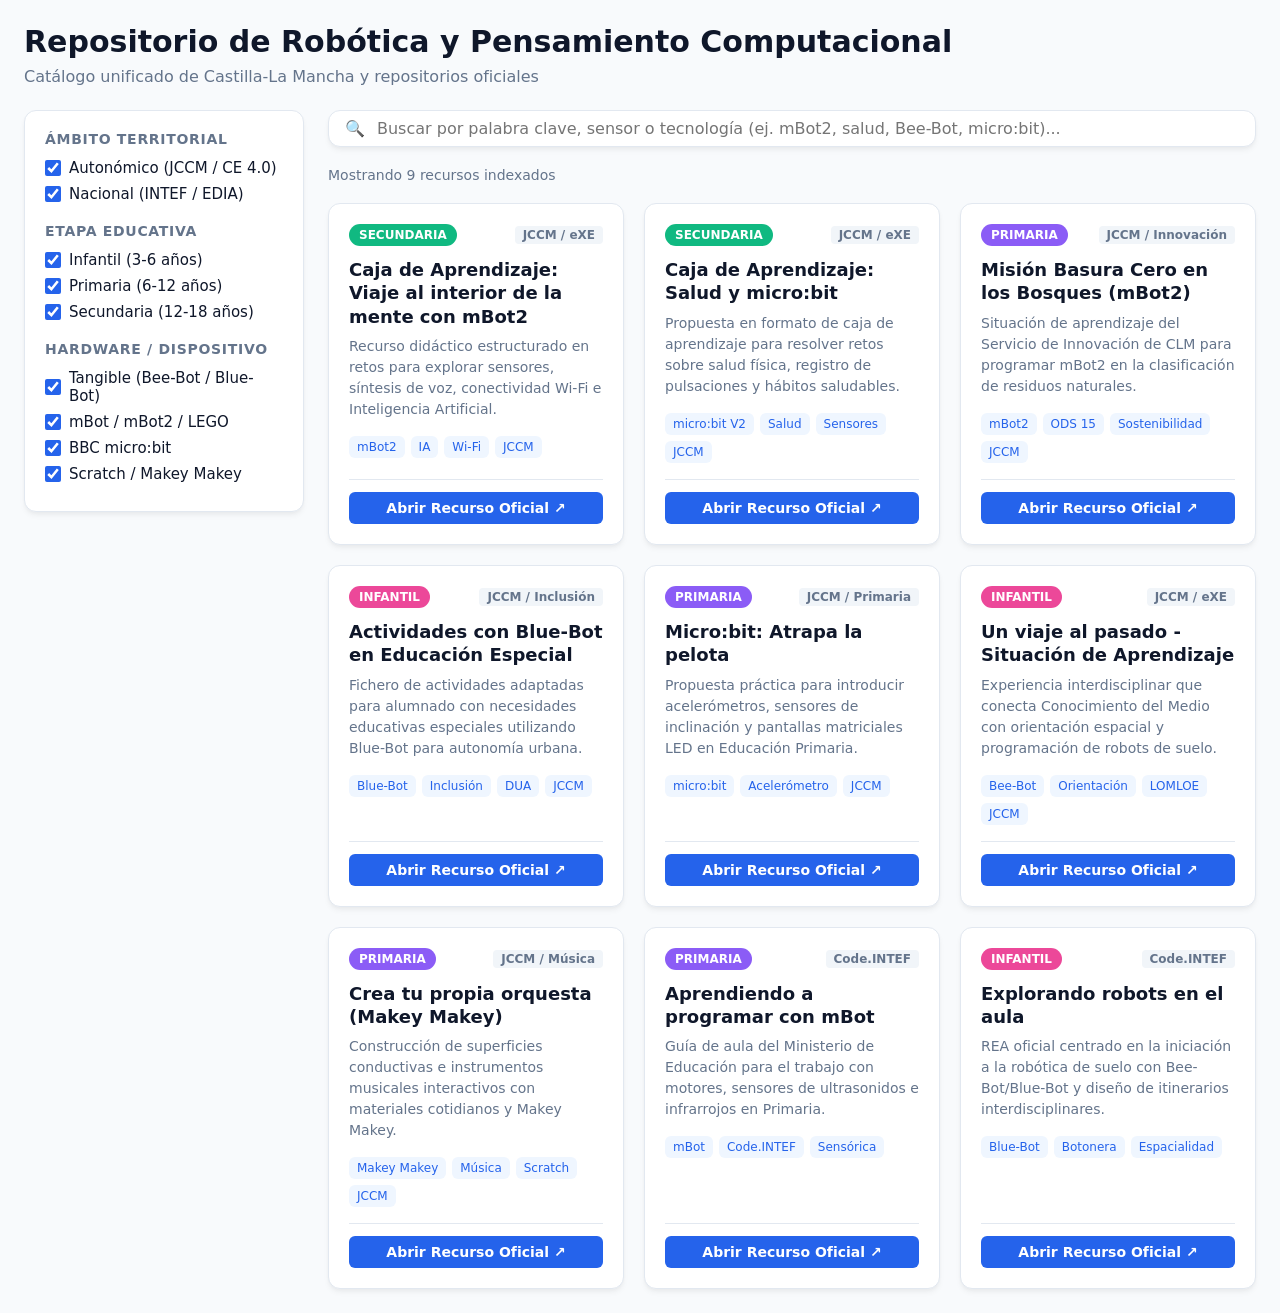
==== commit c18b4c62: "Update index.html" ====
--- a/index.html
+++ b/index.html
@@ -268,17 +268,16 @@
   <div class="app-container">
     <header>
       <h1>Repositorio de Robótica y Pensamiento Computacional</h1>
-      <p>Catálogo integrado de Castilla-La Mancha, repositorios estatales y fuentes abiertas en vivo</p>
+      <p>Catálogo unificado de Castilla-La Mancha y repositorios oficiales</p>
     </header>
 
     <div class="main-content">
-      <!-- Panel de Filtros Lateral Restaurado -->
+      <!-- Panel de Filtros Lateral -->
       <aside class="filters-sidebar">
         <div class="filter-group">
           <div class="filter-title">Ámbito Territorial</div>
           <label class="checkbox-label"><input type="checkbox" class="filter-cb" data-type="ambito" value="autonomico" checked> Autonómico (JCCM / CE 4.0)</label>
           <label class="checkbox-label"><input type="checkbox" class="filter-cb" data-type="ambito" value="nacional" checked> Nacional (INTEF / EDIA)</label>
-          <label class="checkbox-label"><input type="checkbox" class="filter-cb" data-type="ambito" value="internacional" checked> Internacional (micro:bit / Open)</label>
         </div>
 
         <div class="filter-group">
@@ -313,8 +312,8 @@
   </div>
 
   <script>
-    // BASE DE DATOS LOCAL OFICIAL DE CASTILLA-LA MANCHA Y REPOSITORIOS CLAVE
-    const recursosLocalesJCCM = [
+    // BASE DE DATOS LOCAL OFICIAL DE CASTILLA-LA MANCHA Y PROYECTOS CLAVE
+    const recursosBase = [
       {
         id: "CLM-001",
         titulo: "Caja de Aprendizaje: Viaje al interior de la mente con mBot2",
@@ -391,6 +390,28 @@
         institucion: "JCCM / Música",
         tags: ["Makey Makey", "Música", "Scratch", "JCCM"],
         url: "https://bancoderecursos.castillalamancha.es/recurso/crea-tu-propia-orquesta/740becd2-bb9d-470a-adf8-bf5983d7f0fb"
+      },
+      {
+        id: "INT-001",
+        titulo: "Aprendiendo a programar con mBot",
+        descripcion: "Guía de aula del Ministerio de Educación para el trabajo con motores, sensores de ultrasonidos e infrarrojos en Primaria.",
+        etapa: "primaria",
+        ambito: "nacional",
+        hardware: "mbot",
+        institucion: "Code.INTEF",
+        tags: ["mBot", "Code.INTEF", "Sensórica"],
+        url: "https://code.intef.es/prop_didacticas/aprendiendo-a-programar-con-mbot/"
+      },
+      {
+        id: "INT-002",
+        titulo: "Explorando robots en el aula",
+        descripcion: "REA oficial centrado en la iniciación a la robótica de suelo con Bee-Bot/Blue-Bot y diseño de itinerarios interdisciplinares.",
+        etapa: "infantil",
+        ambito: "nacional",
+        hardware: "tangible",
+        institucion: "Code.INTEF",
+        tags: ["Blue-Bot", "Botonera", "Espacialidad"],
+        url: "https://code.intef.es/prop_didacticas/explorando-robots-en-el-aula/"
       }
     ];
 
@@ -400,7 +421,6 @@
       const resultsCount = document.getElementById('resultsCount');
       const filterCBs = document.querySelectorAll('.filter-cb');
 
-      let debounceTimer;
       let apiResources = [];
 
       function stripHTML(html) {
@@ -422,49 +442,26 @@
         if (lower.includes('micro:bit') || lower.includes('microbit')) return 'microbit';
         if (lower.includes('mbot') || lower.includes('lego') || lower.includes('spike')) return 'mbot';
         if (lower.includes('scratch') || lower.includes('makey')) return 'scratch';
-        return 'mbot'; // fallback
-      }
-
-      // Consulta de APIs externas en tiempo real
-      async function fetchExternalAPIs(term) {
-        try {
-          const responseINTEF = await fetch(`https://code.intef.es/wp-json/wp/v2/posts?search=${encodeURIComponent(term)}&per_page=8`);
-          if (!responseINTEF.ok) return [];
-          const dataINTEF = await responseINTEF.json();
-
-          return dataINTEF.map(post => ({
-            id: `intef-${post.id}`,
-            titulo: stripHTML(post.title.rendered),
-            descripcion: stripHTML(post.excerpt.rendered).substring(0, 140) + '...',
-            etapa: detectEtapa(post.title.rendered + " " + post.excerpt.rendered),
-            ambito: 'nacional',
-            hardware: detectHardware(post.title.rendered + " " + post.excerpt.rendered),
-            institucion: 'Code.INTEF',
-            tags: ['Code.INTEF', 'Oficial', 'REA'],
-            url: post.link
-          }));
-        } catch (e) {
-          console.warn("API externa no disponible temporalmente:", e);
-          return [];
-        }
-      }
-
-      // Proceso unificado de filtrado estricto
-      function applyFiltersAndRender() {
+        return 'mbot';
+      }
+
+      // FUNCIÓN CLAVE: FILTRADO SÍNCRONO QUE RESPONDE AL INSTANTE
+      function executeFiltering() {
         const query = searchInput.value.toLowerCase().trim();
 
-        // Obtener selecciones de los filtros
+        // Leer casillas seleccionadas de la barra lateral
         const selectedAmbitos = Array.from(document.querySelectorAll('.filter-cb[data-type="ambito"]:checked')).map(cb => cb.value);
         const selectedEtapas = Array.from(document.querySelectorAll('.filter-cb[data-type="etapa"]:checked')).map(cb => cb.value);
         const selectedHardware = Array.from(document.querySelectorAll('.filter-cb[data-type="hardware"]:checked')).map(cb => cb.value);
 
-        // Unificar recursos locales y externos
-        const todoElCatalogo = [...recursosLocalesJCCM, ...apiResources];
-
+        // Unificar todo el catálogo
+        const todoElCatalogo = [...recursosBase, ...apiResources];
+
+        // Aplicar reglas estrictas de filtrado
         const filtrados = todoElCatalogo.filter(item => {
-          const matchAmbito = selectedAmbitos.length === 0 || selectedAmbitos.includes(item.ambito);
-          const matchEtapa = selectedEtapas.length === 0 || selectedEtapas.includes(item.etapa) || item.etapa === 'general';
-          const matchHardware = selectedHardware.length === 0 || selectedHardware.includes(item.hardware);
+          const matchAmbito = selectedAmbitos.includes(item.ambito);
+          const matchEtapa = selectedEtapas.includes(item.etapa) || item.etapa === 'general';
+          const matchHardware = selectedHardware.includes(item.hardware);
 
           const fullText = `${item.titulo} ${item.descripcion} ${item.tags.join(' ')} ${item.institucion}`.toLowerCase();
           const matchQuery = query === '' || fullText.includes(query);
@@ -514,29 +511,47 @@
         resultsCount.textContent = `Mostrando ${recursos.length} recursos indexados`;
       }
 
-      async function updateSearch() {
-        const query = searchInput.value.trim();
-        resultsCount.textContent = 'Actualizando resultados...';
-
-        if (query.length > 2) {
-          apiResources = await fetchExternalAPIs(query);
-        } else {
-          apiResources = await fetchExternalAPIs('robotica');
+      // Consulta de API externa en segundo plano sin bloquear
+      async function fetchExternalAPI(term) {
+        if (!term || term.length < 3) return;
+        try {
+          const response = await fetch(`https://code.intef.es/wp-json/wp/v2/posts?search=${encodeURIComponent(term)}&per_page=6`);
+          if (!response.ok) return;
+          const data = await response.json();
+
+          apiResources = data.map(post => ({
+            id: `intef-${post.id}`,
+            titulo: stripHTML(post.title.rendered),
+            descripcion: stripHTML(post.excerpt.rendered).substring(0, 140) + '...',
+            etapa: detectEtapa(post.title.rendered + " " + post.excerpt.rendered),
+            ambito: 'nacional',
+            hardware: detectHardware(post.title.rendered + " " + post.excerpt.rendered),
+            institucion: 'Code.INTEF',
+            tags: ['Code.INTEF', 'Oficial', 'REA'],
+            url: post.link
+          }));
+
+          executeFiltering(); // Re-filtrar una vez descargados los datos de la API
+        } catch (e) {
+          console.warn("API externa no disponible:", e);
         }
-
-        applyFiltersAndRender();
-      }
-
-      // Event Listeners
+      }
+
+      // VINCULAR EVENTOS INSTANTÁNEOS
+      filterCBs.forEach(cb => {
+        cb.addEventListener('change', executeFiltering);
+      });
+
       searchInput.addEventListener('input', () => {
-        clearTimeout(debounceTimer);
-        debounceTimer = setTimeout(updateSearch, 400);
+        executeFiltering(); // Filtra la base de datos local al instante
+        const val = searchInput.value.trim();
+        if (val.length > 2) {
+          fetchExternalAPI(val); // Trae más recursos externos en segundo plano
+        }
       });
 
-      filterCBs.forEach(cb => cb.addEventListener('change', applyFiltersAndRender));
-
-      // Carga Inicial
-      updateSearch();
+      // Carga inicial directa
+      executeFiltering();
     });
   </script>
 </body>
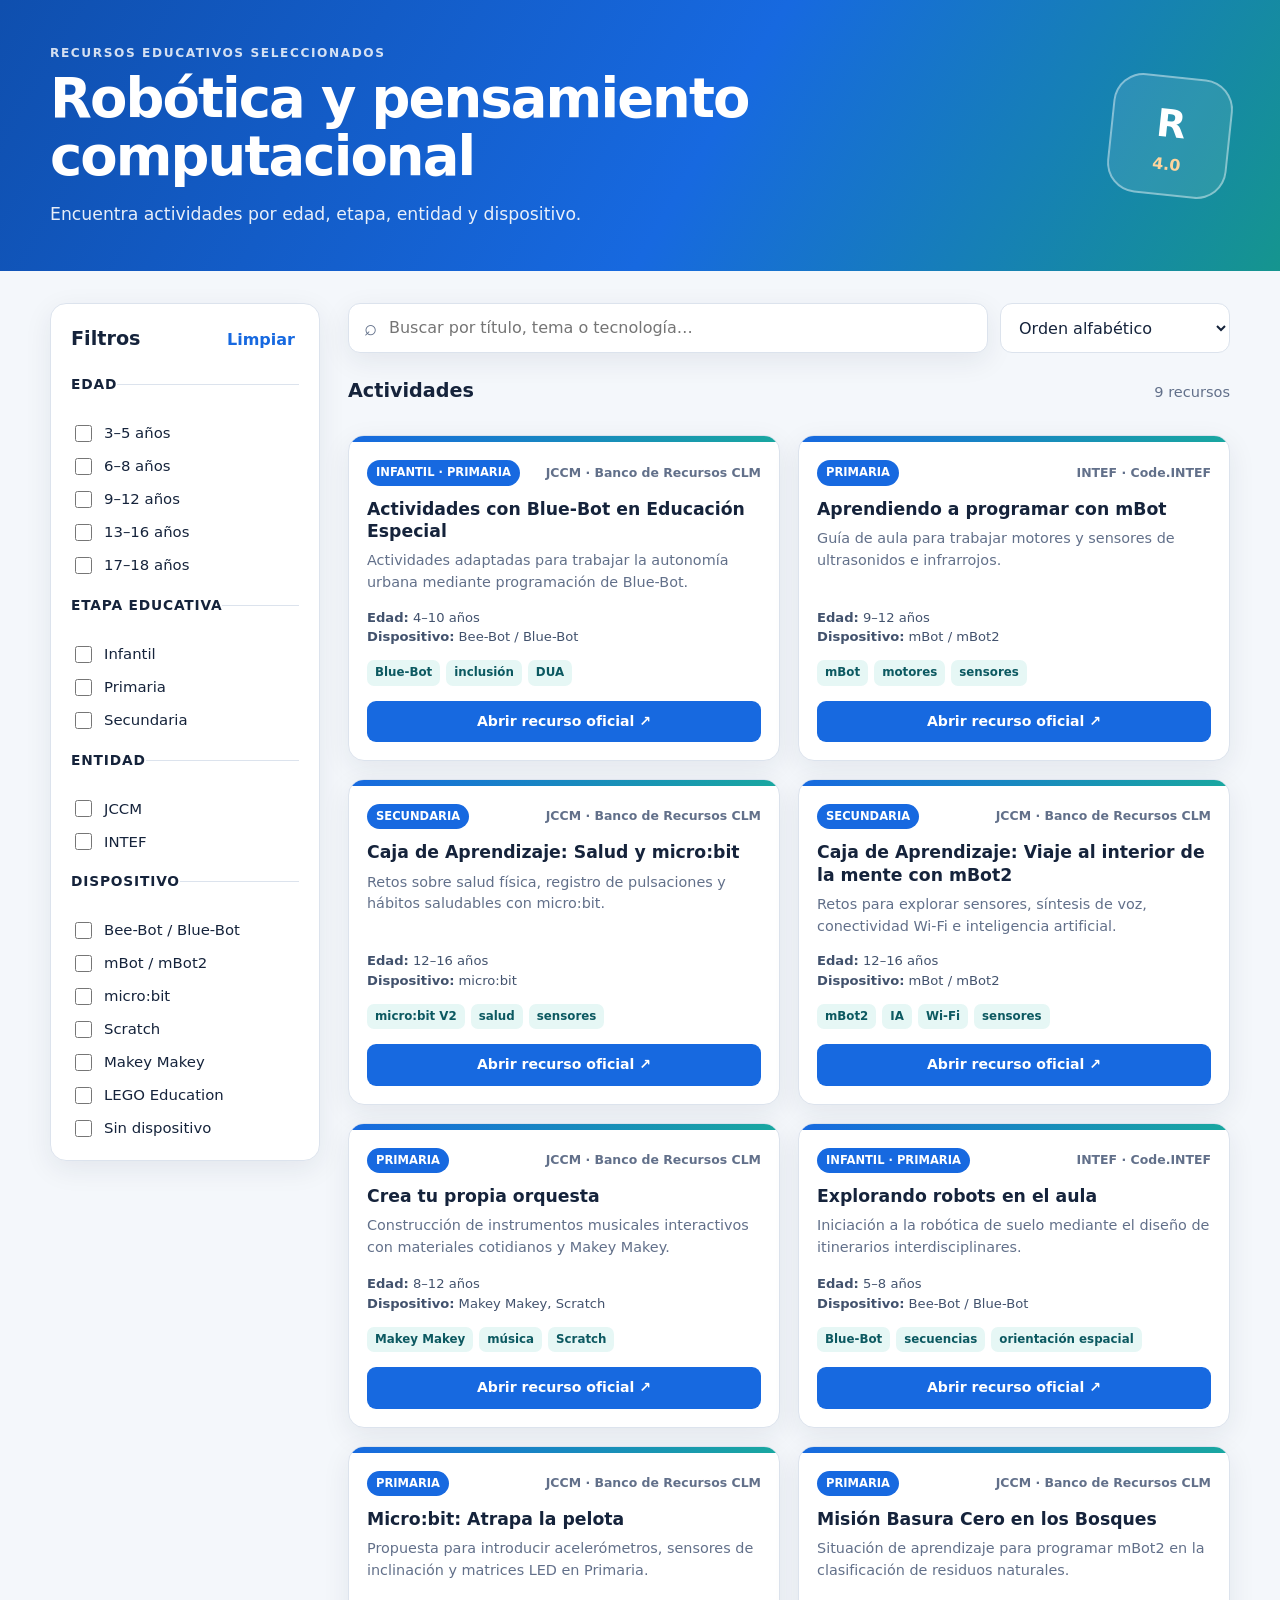
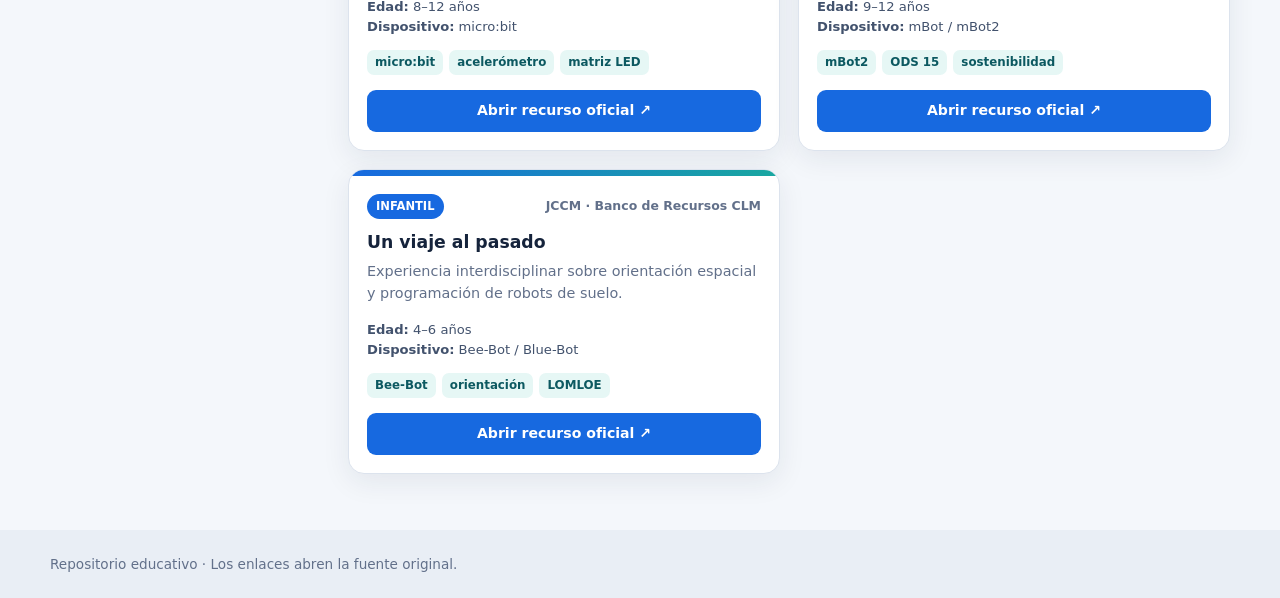
==== commit 479e7c6e: "Add files via upload" ====
--- a/index.html
+++ b/index.html
@@ -1,558 +1,93 @@
-<!DOCTYPE html>
-<html lang="es">
-<head>
-  <meta charset="UTF-8">
-  <meta name="viewport" content="width=device-width, initial-scale=1.0">
-  <title>Repositorio Unificado de Robótica Educativa</title>
-  <style>
-    :root {
-      --primary: #2563eb;
-      --primary-dark: #1d4ed8;
-      --bg-body: #f8fafc;
-      --bg-card: #ffffff;
-      --text-main: #0f172a;
-      --text-muted: #64748b;
-      --border-color: #e2e8f0;
-      --badge-infantil: #ec4899;
-      --badge-primaria: #8b5cf6;
-      --badge-secundaria: #10b981;
-      --badge-general: #3b82f6;
-      --radius: 12px;
-      --shadow: 0 4px 6px -1px rgba(0, 0, 0, 0.05), 0 2px 4px -1px rgba(0, 0, 0, 0.03);
-    }
-
-    * {
-      box-sizing: border-box;
-      margin: 0;
-      padding: 0;
-      font-family: system-ui, -apple-system, BlinkMacSystemFont, 'Segoe UI', Roboto, sans-serif;
-    }
-
-    body {
-      background-color: var(--bg-body);
-      color: var(--text-main);
-      padding: 24px;
-    }
-
-    .app-container {
-      max-width: 1280px;
-      margin: 0 auto;
-    }
-
-    header {
-      margin-bottom: 24px;
-    }
-
-    header h1 {
-      font-size: 1.875rem;
-      font-weight: 700;
-      color: var(--text-main);
-      margin-bottom: 8px;
-    }
-
-    header p {
-      color: var(--text-muted);
-      font-size: 1rem;
-    }
-
-    .main-content {
-      display: grid;
-      grid-template-columns: 280px 1fr;
-      gap: 24px;
-    }
-
-    @media (max-width: 868px) {
-      .main-content {
-        grid-template-columns: 1fr;
-      }
-    }
-
-    /* Panel de Filtros Lateral */
-    .filters-sidebar {
-      background: var(--bg-card);
-      border: 1px solid var(--border-color);
-      border-radius: var(--radius);
-      padding: 20px;
-      box-shadow: var(--shadow);
-      height: fit-content;
-    }
-
-    .filter-group {
-      margin-bottom: 20px;
-    }
-
-    .filter-group:last-child {
-      margin-bottom: 0;
-    }
-
-    .filter-title {
-      font-size: 0.875rem;
-      font-weight: 700;
-      text-transform: uppercase;
-      letter-spacing: 0.05em;
-      color: var(--text-muted);
-      margin-bottom: 12px;
-    }
-
-    .checkbox-label {
-      display: flex;
-      align-items: center;
-      gap: 8px;
-      font-size: 0.938rem;
-      color: var(--text-main);
-      margin-bottom: 8px;
-      cursor: pointer;
-    }
-
-    .checkbox-label input[type="checkbox"] {
-      accent-color: var(--primary);
-      width: 16px;
-      height: 16px;
-    }
-
-    /* Buscador Superior y Grilla */
-    .search-section {
-      display: flex;
-      flex-direction: column;
-      gap: 20px;
-    }
-
-    .search-bar-container {
-      display: flex;
-      gap: 12px;
-      background: var(--bg-card);
-      border: 1px solid var(--border-color);
-      border-radius: var(--radius);
-      padding: 8px 16px;
-      box-shadow: var(--shadow);
-    }
-
-    .search-input {
-      border: none;
-      outline: none;
-      width: 100%;
-      font-size: 1rem;
-      color: var(--text-main);
-    }
-
-    .results-count {
-      font-size: 0.875rem;
-      color: var(--text-muted);
-      font-weight: 500;
-    }
-
-    /* Grilla de Tarjetas */
-    .cards-grid {
-      display: grid;
-      grid-template-columns: repeat(auto-fill, minmax(290px, 1fr));
-      gap: 20px;
-    }
-
-    .card {
-      background: var(--bg-card);
-      border: 1px solid var(--border-color);
-      border-radius: var(--radius);
-      padding: 20px;
-      box-shadow: var(--shadow);
-      display: flex;
-      flex-direction: column;
-      justify-content: space-between;
-      transition: transform 0.2s ease, box-shadow 0.2s ease;
-      cursor: pointer;
-    }
-
-    .card:hover {
-      transform: translateY(-4px);
-      box-shadow: 0 10px 15px -3px rgba(0, 0, 0, 0.1);
-    }
-
-    .card-header {
-      display: flex;
-      justify-content: space-between;
-      align-items: center;
-      margin-bottom: 12px;
-    }
-
-    .badge {
-      font-size: 0.75rem;
-      font-weight: 700;
-      padding: 4px 10px;
-      border-radius: 9999px;
-      color: #ffffff;
-      text-transform: uppercase;
-    }
-
-    .badge-infantil { background-color: var(--badge-infantil); }
-    .badge-primaria { background-color: var(--badge-primaria); }
-    .badge-secundaria { background-color: var(--badge-secundaria); }
-    .badge-general { background-color: var(--badge-general); }
-
-    .institution-tag {
-      font-size: 0.75rem;
-      font-weight: 600;
-      color: var(--text-muted);
-      background: #f1f5f9;
-      padding: 2px 8px;
-      border-radius: 4px;
-    }
-
-    .card-title {
-      font-size: 1.125rem;
-      font-weight: 700;
-      color: var(--text-main);
-      margin-bottom: 8px;
-      line-height: 1.3;
-    }
-
-    .card-description {
-      font-size: 0.875rem;
-      color: var(--text-muted);
-      line-height: 1.5;
-      margin-bottom: 16px;
-    }
-
-    .card-tags {
-      display: flex;
-      flex-wrap: wrap;
-      gap: 6px;
-      margin-bottom: 16px;
-    }
-
-    .tag {
-      font-size: 0.75rem;
-      background: #eff6ff;
-      color: var(--primary);
-      padding: 4px 8px;
-      border-radius: 6px;
-      font-weight: 500;
-    }
-
-    .card-footer {
-      border-top: 1px solid var(--border-color);
-      padding-top: 12px;
-    }
-
-    .btn-details {
-      background-color: var(--primary);
-      color: white;
-      border: none;
-      padding: 8px 14px;
-      border-radius: 6px;
-      font-size: 0.875rem;
-      font-weight: 600;
-      cursor: pointer;
-      width: 100%;
-      text-align: center;
-      display: inline-block;
-      text-decoration: none;
-      transition: background-color 0.2s ease;
-    }
-
-    .btn-details:hover {
-      background-color: var(--primary-dark);
-    }
-
-    .no-results {
-      grid-column: 1 / -1;
-      text-align: center;
-      padding: 40px;
-      color: var(--text-muted);
-      background: var(--bg-card);
-      border-radius: var(--radius);
-      border: 1px dashed var(--border-color);
-    }
-  </style>
-</head>
-<body>
-
-  <div class="app-container">
-    <header>
-      <h1>Repositorio de Robótica y Pensamiento Computacional</h1>
-      <p>Catálogo unificado de Castilla-La Mancha y repositorios oficiales</p>
-    </header>
-
-    <div class="main-content">
-      <!-- Panel de Filtros Lateral -->
-      <aside class="filters-sidebar">
-        <div class="filter-group">
-          <div class="filter-title">Ámbito Territorial</div>
-          <label class="checkbox-label"><input type="checkbox" class="filter-cb" data-type="ambito" value="autonomico" checked> Autonómico (JCCM / CE 4.0)</label>
-          <label class="checkbox-label"><input type="checkbox" class="filter-cb" data-type="ambito" value="nacional" checked> Nacional (INTEF / EDIA)</label>
-        </div>
-
-        <div class="filter-group">
-          <div class="filter-title">Etapa Educativa</div>
-          <label class="checkbox-label"><input type="checkbox" class="filter-cb" data-type="etapa" value="infantil" checked> Infantil (3-6 años)</label>
-          <label class="checkbox-label"><input type="checkbox" class="filter-cb" data-type="etapa" value="primaria" checked> Primaria (6-12 años)</label>
-          <label class="checkbox-label"><input type="checkbox" class="filter-cb" data-type="etapa" value="secundaria" checked> Secundaria (12-18 años)</label>
-        </div>
-
-        <div class="filter-group">
-          <div class="filter-title">Hardware / Dispositivo</div>
-          <label class="checkbox-label"><input type="checkbox" class="filter-cb" data-type="hardware" value="tangible" checked> Tangible (Bee-Bot / Blue-Bot)</label>
-          <label class="checkbox-label"><input type="checkbox" class="filter-cb" data-type="hardware" value="mbot" checked> mBot / mBot2 / LEGO</label>
-          <label class="checkbox-label"><input type="checkbox" class="filter-cb" data-type="hardware" value="microbit" checked> BBC micro:bit</label>
-          <label class="checkbox-label"><input type="checkbox" class="filter-cb" data-type="hardware" value="scratch" checked> Scratch / Makey Makey</label>
-        </div>
-      </aside>
-
-      <!-- Zona de Búsqueda y Resultados -->
-      <main class="search-section">
-        <div class="search-bar-container">
-          <span style="color: var(--text-muted);">🔍</span>
-          <input type="text" id="searchInput" class="search-input" placeholder="Buscar por palabra clave, sensor o tecnología (ej. mBot2, salud, Bee-Bot, micro:bit)...">
-        </div>
-
-        <div class="results-count" id="resultsCount">Cargando catálogo unificado...</div>
-
-        <!-- Grilla de Tarjetas -->
-        <div class="cards-grid" id="cardsGrid"></div>
-      </main>
-    </div>
-  </div>
-
-  <script>
-    // BASE DE DATOS LOCAL OFICIAL DE CASTILLA-LA MANCHA Y PROYECTOS CLAVE
-    const recursosBase = [
-      {
-        id: "CLM-001",
-        titulo: "Caja de Aprendizaje: Viaje al interior de la mente con mBot2",
-        descripcion: "Recurso didáctico estructurado en retos para explorar sensores, síntesis de voz, conectividad Wi-Fi e Inteligencia Artificial.",
-        etapa: "secundaria",
-        ambito: "autonomico",
-        hardware: "mbot",
-        institucion: "JCCM / eXE",
-        tags: ["mBot2", "IA", "Wi-Fi", "JCCM"],
-        url: "https://bancoderecursos.castillalamancha.es/exelearningresource/caja-de-aprendizaje-viaje-al-interior-de-la-mente/5f7832af-2e06-2ef5-20b0-4c9b18643a15"
-      },
-      {
-        id: "CLM-002",
-        titulo: "Caja de Aprendizaje: Salud y micro:bit",
-        descripcion: "Propuesta en formato de caja de aprendizaje para resolver retos sobre salud física, registro de pulsaciones y hábitos saludables.",
-        etapa: "secundaria",
-        ambito: "autonomico",
-        hardware: "microbit",
-        institucion: "JCCM / eXE",
-        tags: ["micro:bit V2", "Salud", "Sensores", "JCCM"],
-        url: "https://bancoderecursos.castillalamancha.es/exelearningresource/caja-de-aprendizaje-salud-y-microbit/d50c86e8-7d98-2222-f68f-dd054d4328fd"
-      },
-      {
-        id: "CLM-003",
-        titulo: "Misión Basura Cero en los Bosques (mBot2)",
-        descripcion: "Situación de aprendizaje del Servicio de Innovación de CLM para programar mBot2 en la clasificación de residuos naturales.",
-        etapa: "primaria",
-        ambito: "autonomico",
-        hardware: "mbot",
-        institucion: "JCCM / Innovación",
-        tags: ["mBot2", "ODS 15", "Sostenibilidad", "JCCM"],
-        url: "https://bancoderecursos.castillalamancha.es/recurso/mision-basura-cero-en-los-bosques/81a9b36d-2e03-4939-9e66-0c4f8a64a64c"
-      },
-      {
-        id: "CLM-004",
-        titulo: "Actividades con Blue-Bot en Educación Especial",
-        descripcion: "Fichero de actividades adaptadas para alumnado con necesidades educativas especiales utilizando Blue-Bot para autonomía urbana.",
-        etapa: "infantil",
-        ambito: "autonomico",
-        hardware: "tangible",
-        institucion: "JCCM / Inclusión",
-        tags: ["Blue-Bot", "Inclusión", "DUA", "JCCM"],
-        url: "https://bancoderecursos.castillalamancha.es/exelearningresource/actividades-con-blue-bot-en-educacion-especial/7e314706-9647-cc01-7831-d3caabcb4887"
-      },
-      {
-        id: "CLM-005",
-        titulo: "Micro:bit: Atrapa la pelota",
-        descripcion: "Propuesta práctica para introducir acelerómetros, sensores de inclinación y pantallas matriciales LED en Educación Primaria.",
-        etapa: "primaria",
-        ambito: "autonomico",
-        hardware: "microbit",
-        institucion: "JCCM / Primaria",
-        tags: ["micro:bit", "Acelerómetro", "JCCM"],
-        url: "https://bancoderecursos.castillalamancha.es/recurso/microbit-atrapa-la-pelota/33ccc87c-40de-4a8a-8395-9721629be889"
-      },
-      {
-        id: "CLM-006",
-        titulo: "Un viaje al pasado - Situación de Aprendizaje",
-        descripcion: "Experiencia interdisciplinar que conecta Conocimiento del Medio con orientación espacial y programación de robots de suelo.",
-        etapa: "infantil",
-        ambito: "autonomico",
-        hardware: "tangible",
-        institucion: "JCCM / eXE",
-        tags: ["Bee-Bot", "Orientación", "LOMLOE", "JCCM"],
-        url: "https://bancoderecursos.castillalamancha.es/exelearningresource/un-viaje-al-pasado/df31ccde-33c1-510c-a373-50846689f7ba"
-      },
-      {
-        id: "CLM-007",
-        titulo: "Crea tu propia orquesta (Makey Makey)",
-        descripcion: "Construcción de superficies conductivas e instrumentos musicales interactivos con materiales cotidianos y Makey Makey.",
-        etapa: "primaria",
-        ambito: "autonomico",
-        hardware: "scratch",
-        institucion: "JCCM / Música",
-        tags: ["Makey Makey", "Música", "Scratch", "JCCM"],
-        url: "https://bancoderecursos.castillalamancha.es/recurso/crea-tu-propia-orquesta/740becd2-bb9d-470a-adf8-bf5983d7f0fb"
-      },
-      {
-        id: "INT-001",
-        titulo: "Aprendiendo a programar con mBot",
-        descripcion: "Guía de aula del Ministerio de Educación para el trabajo con motores, sensores de ultrasonidos e infrarrojos en Primaria.",
-        etapa: "primaria",
-        ambito: "nacional",
-        hardware: "mbot",
-        institucion: "Code.INTEF",
-        tags: ["mBot", "Code.INTEF", "Sensórica"],
-        url: "https://code.intef.es/prop_didacticas/aprendiendo-a-programar-con-mbot/"
-      },
-      {
-        id: "INT-002",
-        titulo: "Explorando robots en el aula",
-        descripcion: "REA oficial centrado en la iniciación a la robótica de suelo con Bee-Bot/Blue-Bot y diseño de itinerarios interdisciplinares.",
-        etapa: "infantil",
-        ambito: "nacional",
-        hardware: "tangible",
-        institucion: "Code.INTEF",
-        tags: ["Blue-Bot", "Botonera", "Espacialidad"],
-        url: "https://code.intef.es/prop_didacticas/explorando-robots-en-el-aula/"
-      }
-    ];
-
-    document.addEventListener('DOMContentLoaded', () => {
-      const searchInput = document.getElementById('searchInput');
-      const cardsGrid = document.getElementById('cardsGrid');
-      const resultsCount = document.getElementById('resultsCount');
-      const filterCBs = document.querySelectorAll('.filter-cb');
-
-      let apiResources = [];
-
-      function stripHTML(html) {
-        const doc = new DOMParser().parseFromString(html, 'text/html');
-        return doc.body.textContent || "";
-      }
-
-      function detectEtapa(text) {
-        const lower = text.toLowerCase();
-        if (lower.includes('infantil') || lower.includes('3-6') || lower.includes('bee-bot') || lower.includes('blue-bot')) return 'infantil';
-        if (lower.includes('primaria') || lower.includes('lego') || lower.includes('scratch') || lower.includes('mbot')) return 'primaria';
-        if (lower.includes('secundaria') || lower.includes('eso') || lower.includes('python') || lower.includes('arduino')) return 'secundaria';
-        return 'general';
-      }
-
-      function detectHardware(text) {
-        const lower = text.toLowerCase();
-        if (lower.includes('bee-bot') || lower.includes('blue-bot') || lower.includes('tangible')) return 'tangible';
-        if (lower.includes('micro:bit') || lower.includes('microbit')) return 'microbit';
-        if (lower.includes('mbot') || lower.includes('lego') || lower.includes('spike')) return 'mbot';
-        if (lower.includes('scratch') || lower.includes('makey')) return 'scratch';
-        return 'mbot';
-      }
-
-      // FUNCIÓN CLAVE: FILTRADO SÍNCRONO QUE RESPONDE AL INSTANTE
-      function executeFiltering() {
-        const query = searchInput.value.toLowerCase().trim();
-
-        // Leer casillas seleccionadas de la barra lateral
-        const selectedAmbitos = Array.from(document.querySelectorAll('.filter-cb[data-type="ambito"]:checked')).map(cb => cb.value);
-        const selectedEtapas = Array.from(document.querySelectorAll('.filter-cb[data-type="etapa"]:checked')).map(cb => cb.value);
-        const selectedHardware = Array.from(document.querySelectorAll('.filter-cb[data-type="hardware"]:checked')).map(cb => cb.value);
-
-        // Unificar todo el catálogo
-        const todoElCatalogo = [...recursosBase, ...apiResources];
-
-        // Aplicar reglas estrictas de filtrado
-        const filtrados = todoElCatalogo.filter(item => {
-          const matchAmbito = selectedAmbitos.includes(item.ambito);
-          const matchEtapa = selectedEtapas.includes(item.etapa) || item.etapa === 'general';
-          const matchHardware = selectedHardware.includes(item.hardware);
-
-          const fullText = `${item.titulo} ${item.descripcion} ${item.tags.join(' ')} ${item.institucion}`.toLowerCase();
-          const matchQuery = query === '' || fullText.includes(query);
-
-          return matchAmbito && matchEtapa && matchHardware && matchQuery;
-        });
-
-        renderCards(filtrados);
-      }
-
-      function renderCards(recursos) {
-        cardsGrid.innerHTML = '';
-
-        if (recursos.length === 0) {
-          cardsGrid.innerHTML = `
-            <div class="no-results">
-              No se han encontrado situaciones de aprendizaje que coincidan con los filtros seleccionados.
-            </div>`;
-          resultsCount.textContent = 'Mostrando 0 recursos indexados';
-          return;
-        }
-
-        recursos.forEach(item => {
-          const cardHTML = `
-            <article class="card" onclick="window.open('${item.url}', '_blank')">
-              <div>
-                <div class="card-header">
-                  <span class="badge badge-${item.etapa}">${item.etapa}</span>
-                  <span class="institution-tag">${item.institucion}</span>
-                </div>
-                <h2 class="card-title">${item.titulo}</h2>
-                <p class="card-description">${item.descripcion}</p>
-                <div class="card-tags">
-                  ${item.tags.map(tag => `<span class="tag">${tag}</span>`).join('')}
-                </div>
-              </div>
-              <div class="card-footer">
-                <a href="${item.url}" target="_blank" class="btn-details" onclick="event.stopPropagation()">
-                  Abrir Recurso Oficial ↗
-                </a>
-              </div>
-            </article>
-          `;
-          cardsGrid.innerHTML += cardHTML;
-        });
-
-        resultsCount.textContent = `Mostrando ${recursos.length} recursos indexados`;
-      }
-
-      // Consulta de API externa en segundo plano sin bloquear
-      async function fetchExternalAPI(term) {
-        if (!term || term.length < 3) return;
-        try {
-          const response = await fetch(`https://code.intef.es/wp-json/wp/v2/posts?search=${encodeURIComponent(term)}&per_page=6`);
-          if (!response.ok) return;
-          const data = await response.json();
-
-          apiResources = data.map(post => ({
-            id: `intef-${post.id}`,
-            titulo: stripHTML(post.title.rendered),
-            descripcion: stripHTML(post.excerpt.rendered).substring(0, 140) + '...',
-            etapa: detectEtapa(post.title.rendered + " " + post.excerpt.rendered),
-            ambito: 'nacional',
-            hardware: detectHardware(post.title.rendered + " " + post.excerpt.rendered),
-            institucion: 'Code.INTEF',
-            tags: ['Code.INTEF', 'Oficial', 'REA'],
-            url: post.link
-          }));
-
-          executeFiltering(); // Re-filtrar una vez descargados los datos de la API
-        } catch (e) {
-          console.warn("API externa no disponible:", e);
-        }
-      }
-
-      // VINCULAR EVENTOS INSTANTÁNEOS
-      filterCBs.forEach(cb => {
-        cb.addEventListener('change', executeFiltering);
-      });
-
-      searchInput.addEventListener('input', () => {
-        executeFiltering(); // Filtra la base de datos local al instante
-        const val = searchInput.value.trim();
-        if (val.length > 2) {
-          fetchExternalAPI(val); // Trae más recursos externos en segundo plano
-        }
-      });
-
-      // Carga inicial directa
-      executeFiltering();
-    });
-  </script>
-</body>
-</html>
+<!doctype html>
+<html lang="es">
+<head>
+  <meta charset="utf-8">
+  <meta name="viewport" content="width=device-width, initial-scale=1">
+  <meta name="description" content="Catálogo de recursos de robótica educativa y pensamiento computacional.">
+  <title>Repositorio de Robótica Educativa</title>
+  <link rel="stylesheet" href="styles.css">
+  <script src="app.js" defer></script>
+</head>
+<body>
+  <a class="skip-link" href="#catalogo">Saltar al catálogo</a>
+
+  <header class="site-header">
+    <div class="shell hero">
+      <div>
+        <p class="eyebrow">Recursos educativos seleccionados</p>
+        <h1>Robótica y pensamiento computacional</h1>
+        <p class="intro">Encuentra actividades por edad, etapa, entidad y dispositivo.</p>
+      </div>
+      <div class="hero-mark" aria-hidden="true">R<span>4.0</span></div>
+    </div>
+  </header>
+
+  <main class="shell layout" id="catalogo">
+    <aside class="filters" aria-labelledby="filterHeading">
+      <div class="filters-heading">
+        <h2 id="filterHeading">Filtros</h2>
+        <button id="clearFilters" class="text-button" type="button">Limpiar</button>
+      </div>
+
+      <fieldset>
+        <legend>Edad</legend>
+        <label><input class="filter" type="checkbox" data-filter="edad" value="3-5"> 3–5 años</label>
+        <label><input class="filter" type="checkbox" data-filter="edad" value="6-8"> 6–8 años</label>
+        <label><input class="filter" type="checkbox" data-filter="edad" value="9-12"> 9–12 años</label>
+        <label><input class="filter" type="checkbox" data-filter="edad" value="13-16"> 13–16 años</label>
+        <label><input class="filter" type="checkbox" data-filter="edad" value="17-18"> 17–18 años</label>
+      </fieldset>
+
+      <fieldset>
+        <legend>Etapa educativa</legend>
+        <label><input class="filter" type="checkbox" data-filter="etapas" value="infantil"> Infantil</label>
+        <label><input class="filter" type="checkbox" data-filter="etapas" value="primaria"> Primaria</label>
+        <label><input class="filter" type="checkbox" data-filter="etapas" value="secundaria"> Secundaria</label>
+      </fieldset>
+
+      <fieldset>
+        <legend>Entidad</legend>
+        <label><input class="filter" type="checkbox" data-filter="entidad" value="JCCM"> JCCM</label>
+        <label><input class="filter" type="checkbox" data-filter="entidad" value="INTEF"> INTEF</label>
+      </fieldset>
+
+      <fieldset>
+        <legend>Dispositivo</legend>
+        <label><input class="filter" type="checkbox" data-filter="hardware" value="beebot"> Bee-Bot / Blue-Bot</label>
+        <label><input class="filter" type="checkbox" data-filter="hardware" value="mbot"> mBot / mBot2</label>
+        <label><input class="filter" type="checkbox" data-filter="hardware" value="microbit"> micro:bit</label>
+        <label><input class="filter" type="checkbox" data-filter="hardware" value="scratch"> Scratch</label>
+        <label><input class="filter" type="checkbox" data-filter="hardware" value="makeymakey"> Makey Makey</label>
+        <label><input class="filter" type="checkbox" data-filter="hardware" value="lego"> LEGO Education</label>
+        <label><input class="filter" type="checkbox" data-filter="hardware" value="sin-dispositivo"> Sin dispositivo</label>
+      </fieldset>
+    </aside>
+
+    <section class="results" aria-labelledby="resultsTitle">
+      <div class="toolbar">
+        <label class="search-box">
+          <span aria-hidden="true">⌕</span>
+          <span class="sr-only">Buscar recursos</span>
+          <input id="searchInput" type="search" placeholder="Buscar por título, tema o tecnología…" autocomplete="off">
+        </label>
+        <select id="sortSelect" aria-label="Ordenar resultados">
+          <option value="title">Orden alfabético</option>
+          <option value="age">Edad recomendada</option>
+        </select>
+      </div>
+
+      <div class="results-heading">
+        <h2 id="resultsTitle">Actividades</h2>
+        <p id="resultsCount" aria-live="polite">Cargando catálogo…</p>
+      </div>
+
+      <div id="activeFilters" class="active-filters" aria-live="polite"></div>
+      <div id="cardsGrid" class="cards-grid"></div>
+    </section>
+  </main>
+
+  <footer class="site-footer">
+    <div class="shell">Repositorio educativo · Los enlaces abren la fuente original.</div>
+  </footer>
+</body>
+</html>
--- a/styles.css
+++ b/styles.css
@@ -0,0 +1,95 @@
+:root {
+  --ink: #15233b;
+  --muted: #62708a;
+  --paper: #fff;
+  --canvas: #f4f7fb;
+  --line: #dce3ed;
+  --blue: #1769e0;
+  --blue-dark: #0f4fae;
+  --aqua: #19a7a0;
+  --orange: #f08b32;
+  --radius: 16px;
+  --shadow: 0 8px 28px rgba(21, 35, 59, .08);
+}
+
+* { box-sizing: border-box; }
+html { scroll-behavior: smooth; }
+body {
+  margin: 0;
+  color: var(--ink);
+  background: var(--canvas);
+  font-family: Inter, ui-sans-serif, system-ui, -apple-system, BlinkMacSystemFont, "Segoe UI", sans-serif;
+  line-height: 1.5;
+}
+button, input, select { font: inherit; }
+.shell { width: min(1180px, calc(100% - 32px)); margin-inline: auto; }
+.sr-only { position: absolute; width: 1px; height: 1px; padding: 0; margin: -1px; overflow: hidden; clip: rect(0,0,0,0); white-space: nowrap; border: 0; }
+.skip-link { position: fixed; top: -100px; left: 16px; z-index: 10; background: var(--ink); color: white; padding: 10px 14px; border-radius: 8px; }
+.skip-link:focus { top: 16px; }
+
+.site-header { background: linear-gradient(120deg, #0f4fae, #1769e0 55%, #15958f); color: white; overflow: hidden; }
+.hero { min-height: 230px; display: flex; align-items: center; justify-content: space-between; gap: 30px; padding-block: 44px; }
+.eyebrow { margin: 0 0 8px; text-transform: uppercase; letter-spacing: .13em; font-size: .76rem; font-weight: 800; opacity: .82; }
+h1 { max-width: 760px; margin: 0; font-size: clamp(2rem, 5vw, 3.4rem); line-height: 1.06; letter-spacing: -.035em; }
+.intro { margin: 16px 0 0; font-size: 1.08rem; opacity: .9; }
+.hero-mark { flex: 0 0 auto; width: 120px; height: 120px; display: grid; place-content: center; border: 2px solid rgba(255,255,255,.42); border-radius: 30px; transform: rotate(6deg); font-weight: 900; font-size: 2.4rem; background: rgba(255,255,255,.1); }
+.hero-mark span { color: #ffd49d; font-size: 1rem; }
+
+.layout { display: grid; grid-template-columns: 270px minmax(0, 1fr); gap: 28px; padding-block: 32px 56px; align-items: start; }
+.filters { position: sticky; top: 20px; background: var(--paper); border: 1px solid var(--line); border-radius: var(--radius); padding: 20px; box-shadow: var(--shadow); }
+.filters-heading, .results-heading { display: flex; align-items: baseline; justify-content: space-between; gap: 12px; }
+.filters h2, .results h2 { margin: 0; font-size: 1.2rem; }
+.text-button { border: 0; padding: 4px; color: var(--blue); background: transparent; cursor: pointer; font-weight: 700; }
+.text-button:hover { color: var(--blue-dark); text-decoration: underline; }
+fieldset { margin: 18px 0 0; padding: 17px 0 0; border: 0; border-top: 1px solid var(--line); }
+legend { padding: 0; font-weight: 800; font-size: .86rem; text-transform: uppercase; letter-spacing: .06em; }
+fieldset label { display: flex; align-items: center; gap: 9px; margin-top: 10px; font-size: .93rem; cursor: pointer; }
+input[type="checkbox"] { width: 17px; height: 17px; accent-color: var(--blue); }
+
+.results { min-width: 0; }
+.toolbar { display: grid; grid-template-columns: minmax(0, 1fr) auto; gap: 12px; }
+.search-box { display: flex; align-items: center; gap: 10px; padding: 0 15px; background: var(--paper); border: 1px solid var(--line); border-radius: 12px; box-shadow: var(--shadow); }
+.search-box span { color: var(--muted); font-size: 1.35rem; }
+.search-box input { width: 100%; min-height: 48px; border: 0; outline: 0; color: var(--ink); background: transparent; }
+select { min-height: 48px; padding: 0 38px 0 14px; color: var(--ink); background: var(--paper); border: 1px solid var(--line); border-radius: 12px; }
+.results-heading { margin: 24px 0 14px; }
+.results-count, #resultsCount { margin: 0; color: var(--muted); font-size: .91rem; }
+.active-filters { display: flex; flex-wrap: wrap; gap: 8px; margin-bottom: 15px; }
+.filter-chip { border: 1px solid #b7cef1; border-radius: 999px; padding: 5px 10px; background: #eaf2ff; color: var(--blue-dark); font-size: .8rem; cursor: pointer; }
+
+.cards-grid { display: grid; grid-template-columns: repeat(2, minmax(0, 1fr)); gap: 18px; }
+.card { display: flex; flex-direction: column; min-height: 305px; overflow: hidden; background: var(--paper); border: 1px solid var(--line); border-radius: var(--radius); box-shadow: var(--shadow); transition: transform .18s ease, box-shadow .18s ease; }
+.card:hover { transform: translateY(-3px); box-shadow: 0 13px 34px rgba(21, 35, 59, .13); }
+.card-accent { height: 6px; background: linear-gradient(90deg, var(--blue), var(--aqua)); }
+.card-body { display: flex; flex: 1; flex-direction: column; padding: 18px; }
+.card-meta { display: flex; flex-wrap: wrap; align-items: center; justify-content: space-between; gap: 8px; margin-bottom: 12px; }
+.stage { padding: 4px 9px; border-radius: 999px; color: #fff; background: var(--blue); font-size: .72rem; font-weight: 800; text-transform: uppercase; }
+.entity { color: var(--muted); font-size: .78rem; font-weight: 750; }
+.card h3 { margin: 0 0 8px; font-size: 1.08rem; line-height: 1.3; }
+.description { margin: 0 0 14px; color: var(--muted); font-size: .9rem; }
+.details { margin: auto 0 13px; color: #42526d; font-size: .82rem; }
+.tags { display: flex; flex-wrap: wrap; gap: 6px; margin-bottom: 15px; }
+.tag { padding: 4px 8px; border-radius: 7px; color: #0c5961; background: #e6f7f5; font-size: .74rem; font-weight: 700; }
+.card-link { display: block; padding: 10px 14px; border-radius: 9px; color: white; background: var(--blue); text-align: center; text-decoration: none; font-size: .88rem; font-weight: 800; }
+.card-link:hover { background: var(--blue-dark); }
+.empty { grid-column: 1 / -1; padding: 46px 24px; background: var(--paper); border: 1px dashed #afbac9; border-radius: var(--radius); text-align: center; color: var(--muted); }
+.empty strong { display: block; margin-bottom: 6px; color: var(--ink); font-size: 1.05rem; }
+.site-footer { padding: 24px 0; color: var(--muted); background: #e9eef5; font-size: .85rem; }
+
+@media (max-width: 850px) {
+  .hero-mark { display: none; }
+  .layout { grid-template-columns: 1fr; }
+  .filters { position: static; }
+  .filters fieldset { display: flex; flex-wrap: wrap; gap: 0 18px; }
+  .filters legend { width: 100%; }
+}
+@media (max-width: 620px) {
+  .shell { width: min(100% - 22px, 1180px); }
+  .hero { min-height: 200px; padding-block: 34px; }
+  .toolbar, .cards-grid { grid-template-columns: 1fr; }
+  select { width: 100%; }
+  .results-heading { align-items: flex-start; flex-direction: column; }
+}
+@media (prefers-reduced-motion: reduce) {
+  * { scroll-behavior: auto !important; transition: none !important; }
+}
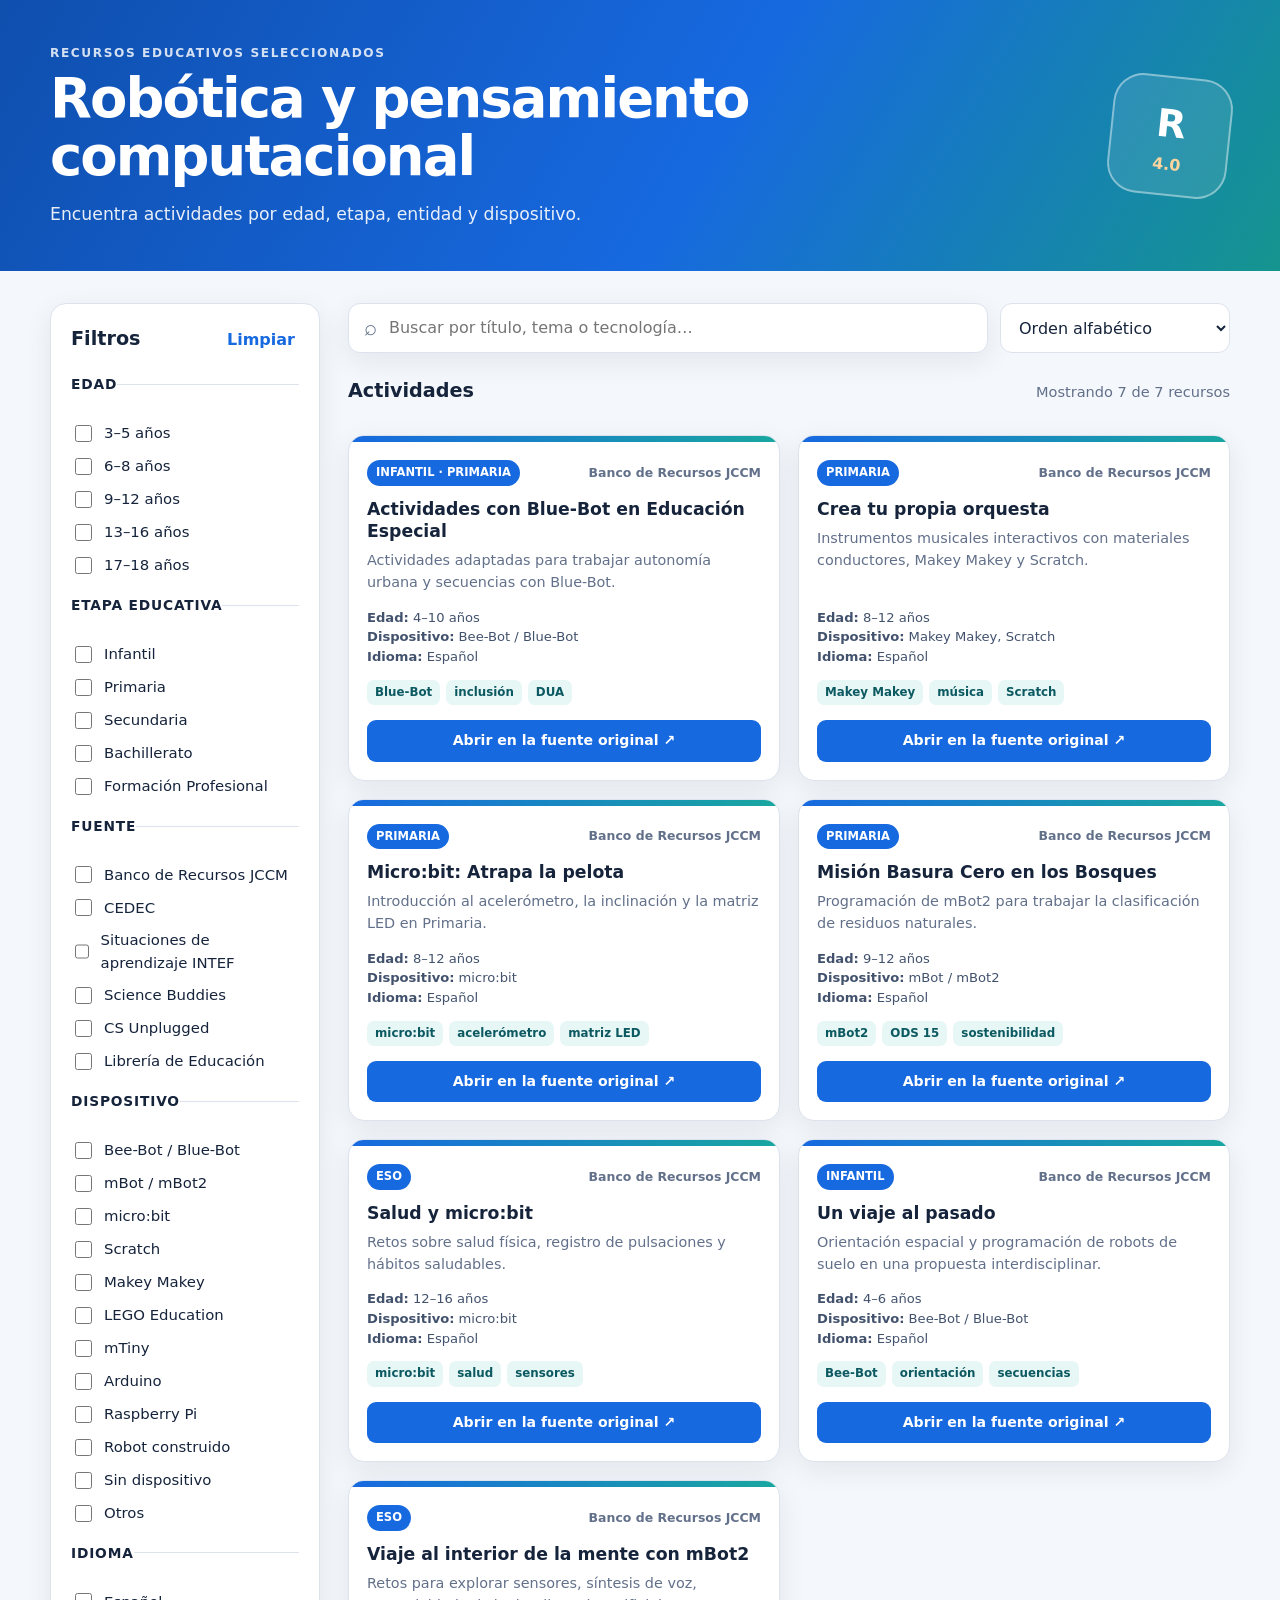
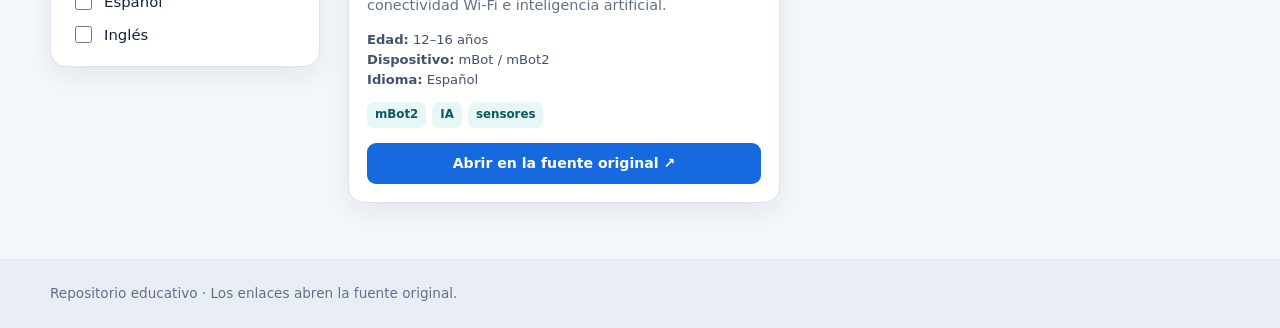
==== commit cc29d3bb: "Crear estructura del repositorio versión 2" ====
--- a/index.html
+++ b/index.html
@@ -43,12 +43,18 @@
         <label><input class="filter" type="checkbox" data-filter="etapas" value="infantil"> Infantil</label>
         <label><input class="filter" type="checkbox" data-filter="etapas" value="primaria"> Primaria</label>
         <label><input class="filter" type="checkbox" data-filter="etapas" value="secundaria"> Secundaria</label>
+        <label><input class="filter" type="checkbox" data-filter="etapas" value="bachillerato"> Bachillerato</label>
+        <label><input class="filter" type="checkbox" data-filter="etapas" value="fp"> Formación Profesional</label>
       </fieldset>
 
       <fieldset>
-        <legend>Entidad</legend>
-        <label><input class="filter" type="checkbox" data-filter="entidad" value="JCCM"> JCCM</label>
-        <label><input class="filter" type="checkbox" data-filter="entidad" value="INTEF"> INTEF</label>
+        <legend>Fuente</legend>
+        <label><input class="filter" type="checkbox" data-filter="fuenteId" value="jccm"> Banco de Recursos JCCM</label>
+        <label><input class="filter" type="checkbox" data-filter="fuenteId" value="cedec"> CEDEC</label>
+        <label><input class="filter" type="checkbox" data-filter="fuenteId" value="intef-sda"> Situaciones de aprendizaje INTEF</label>
+        <label><input class="filter" type="checkbox" data-filter="fuenteId" value="science-buddies"> Science Buddies</label>
+        <label><input class="filter" type="checkbox" data-filter="fuenteId" value="cs-unplugged"> CS Unplugged</label>
+        <label><input class="filter" type="checkbox" data-filter="fuenteId" value="libreria-educacion"> Librería de Educación</label>
       </fieldset>
 
       <fieldset>
@@ -59,7 +65,18 @@
         <label><input class="filter" type="checkbox" data-filter="hardware" value="scratch"> Scratch</label>
         <label><input class="filter" type="checkbox" data-filter="hardware" value="makeymakey"> Makey Makey</label>
         <label><input class="filter" type="checkbox" data-filter="hardware" value="lego"> LEGO Education</label>
+        <label><input class="filter" type="checkbox" data-filter="hardware" value="mtiny"> mTiny</label>
+        <label><input class="filter" type="checkbox" data-filter="hardware" value="arduino"> Arduino</label>
+        <label><input class="filter" type="checkbox" data-filter="hardware" value="raspberrypi"> Raspberry Pi</label>
+        <label><input class="filter" type="checkbox" data-filter="hardware" value="robot-construido"> Robot construido</label>
         <label><input class="filter" type="checkbox" data-filter="hardware" value="sin-dispositivo"> Sin dispositivo</label>
+        <label><input class="filter" type="checkbox" data-filter="hardware" value="otros"> Otros</label>
+      </fieldset>
+
+      <fieldset>
+        <legend>Idioma</legend>
+        <label><input class="filter" type="checkbox" data-filter="idiomas" value="es"> Español</label>
+        <label><input class="filter" type="checkbox" data-filter="idiomas" value="en"> Inglés</label>
       </fieldset>
     </aside>
 
@@ -83,6 +100,7 @@
 
       <div id="activeFilters" class="active-filters" aria-live="polite"></div>
       <div id="cardsGrid" class="cards-grid"></div>
+      <button id="loadMore" class="load-more" type="button" hidden>Cargar más recursos</button>
     </section>
   </main>
 
--- a/styles.css
+++ b/styles.css
@@ -74,6 +74,9 @@
 .card-link:hover { background: var(--blue-dark); }
 .empty { grid-column: 1 / -1; padding: 46px 24px; background: var(--paper); border: 1px dashed #afbac9; border-radius: var(--radius); text-align: center; color: var(--muted); }
 .empty strong { display: block; margin-bottom: 6px; color: var(--ink); font-size: 1.05rem; }
+.load-more { display: block; margin: 24px auto 0; padding: 11px 22px; border: 1px solid var(--blue); border-radius: 10px; color: var(--blue); background: var(--paper); font-weight: 800; cursor: pointer; }
+.load-more:hover { color: white; background: var(--blue); }
+.load-more[hidden] { display: none; }
 .site-footer { padding: 24px 0; color: var(--muted); background: #e9eef5; font-size: .85rem; }
 
 @media (max-width: 850px) {
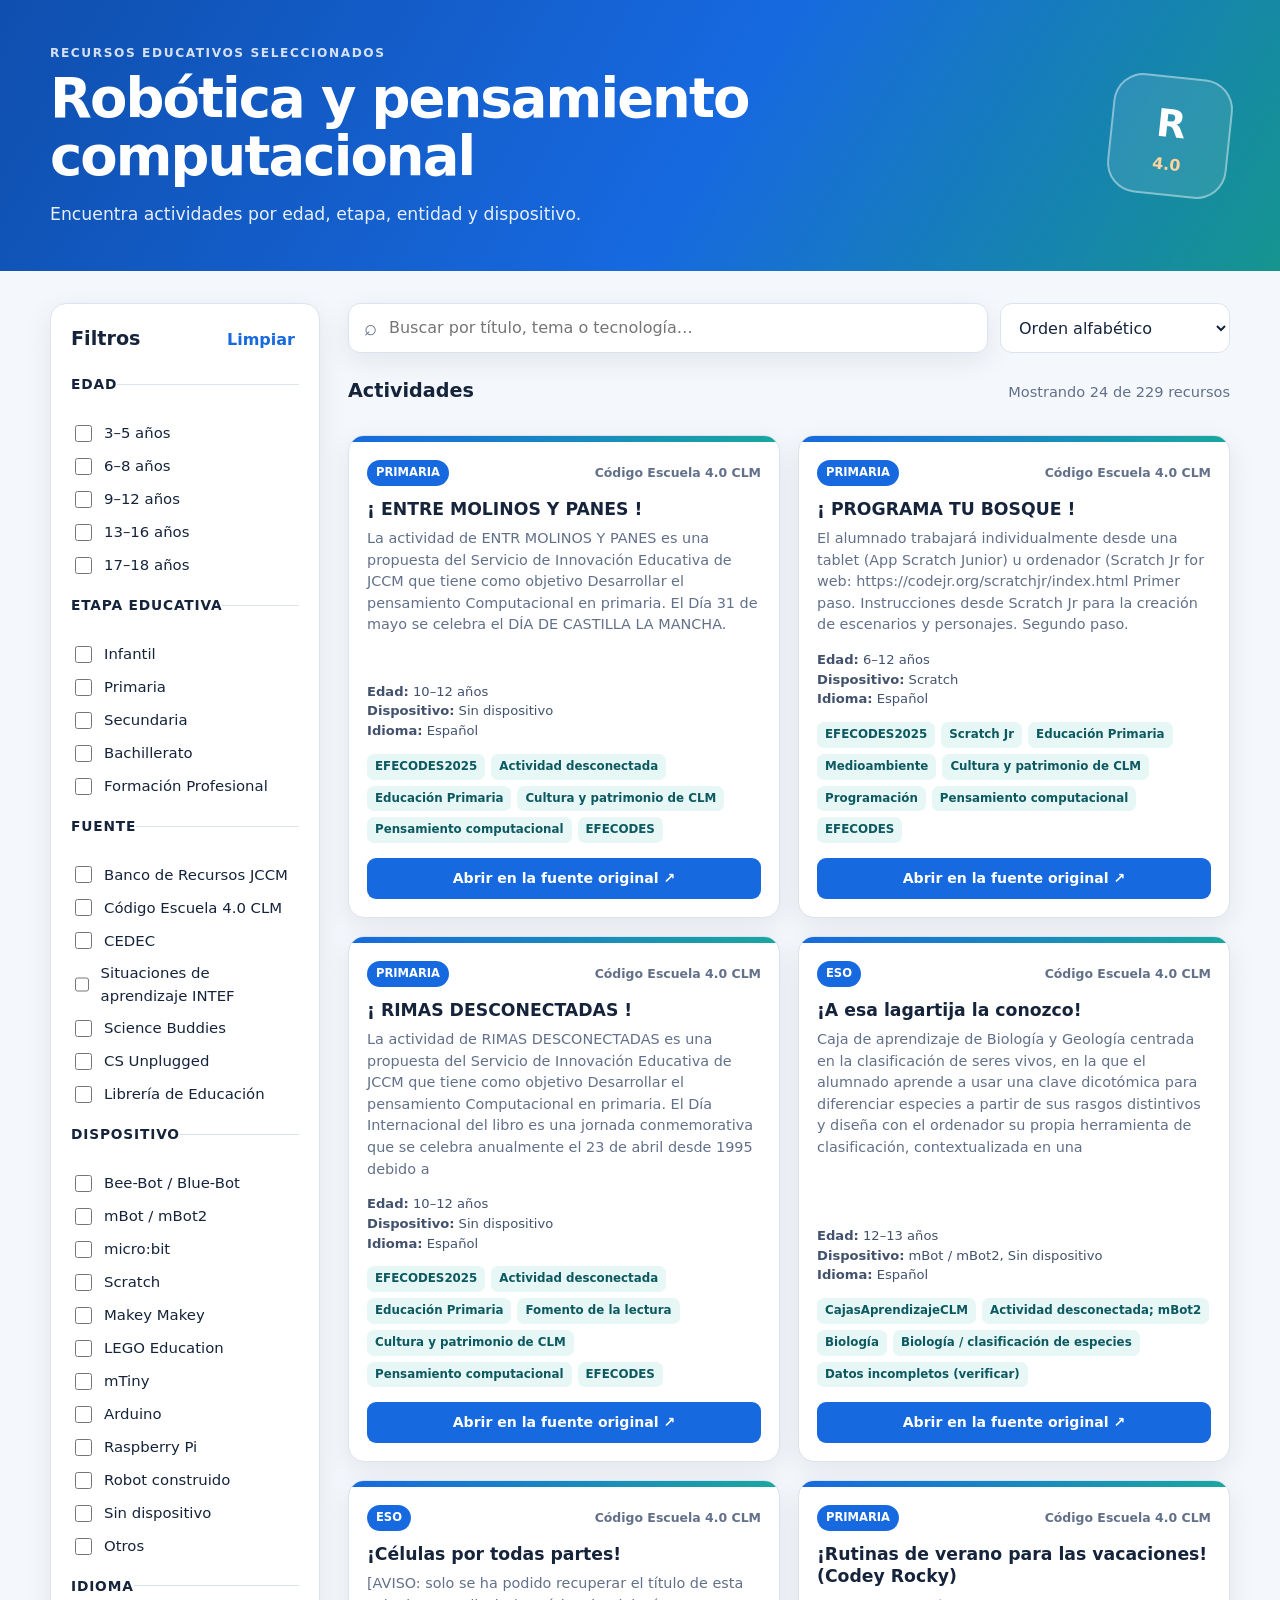
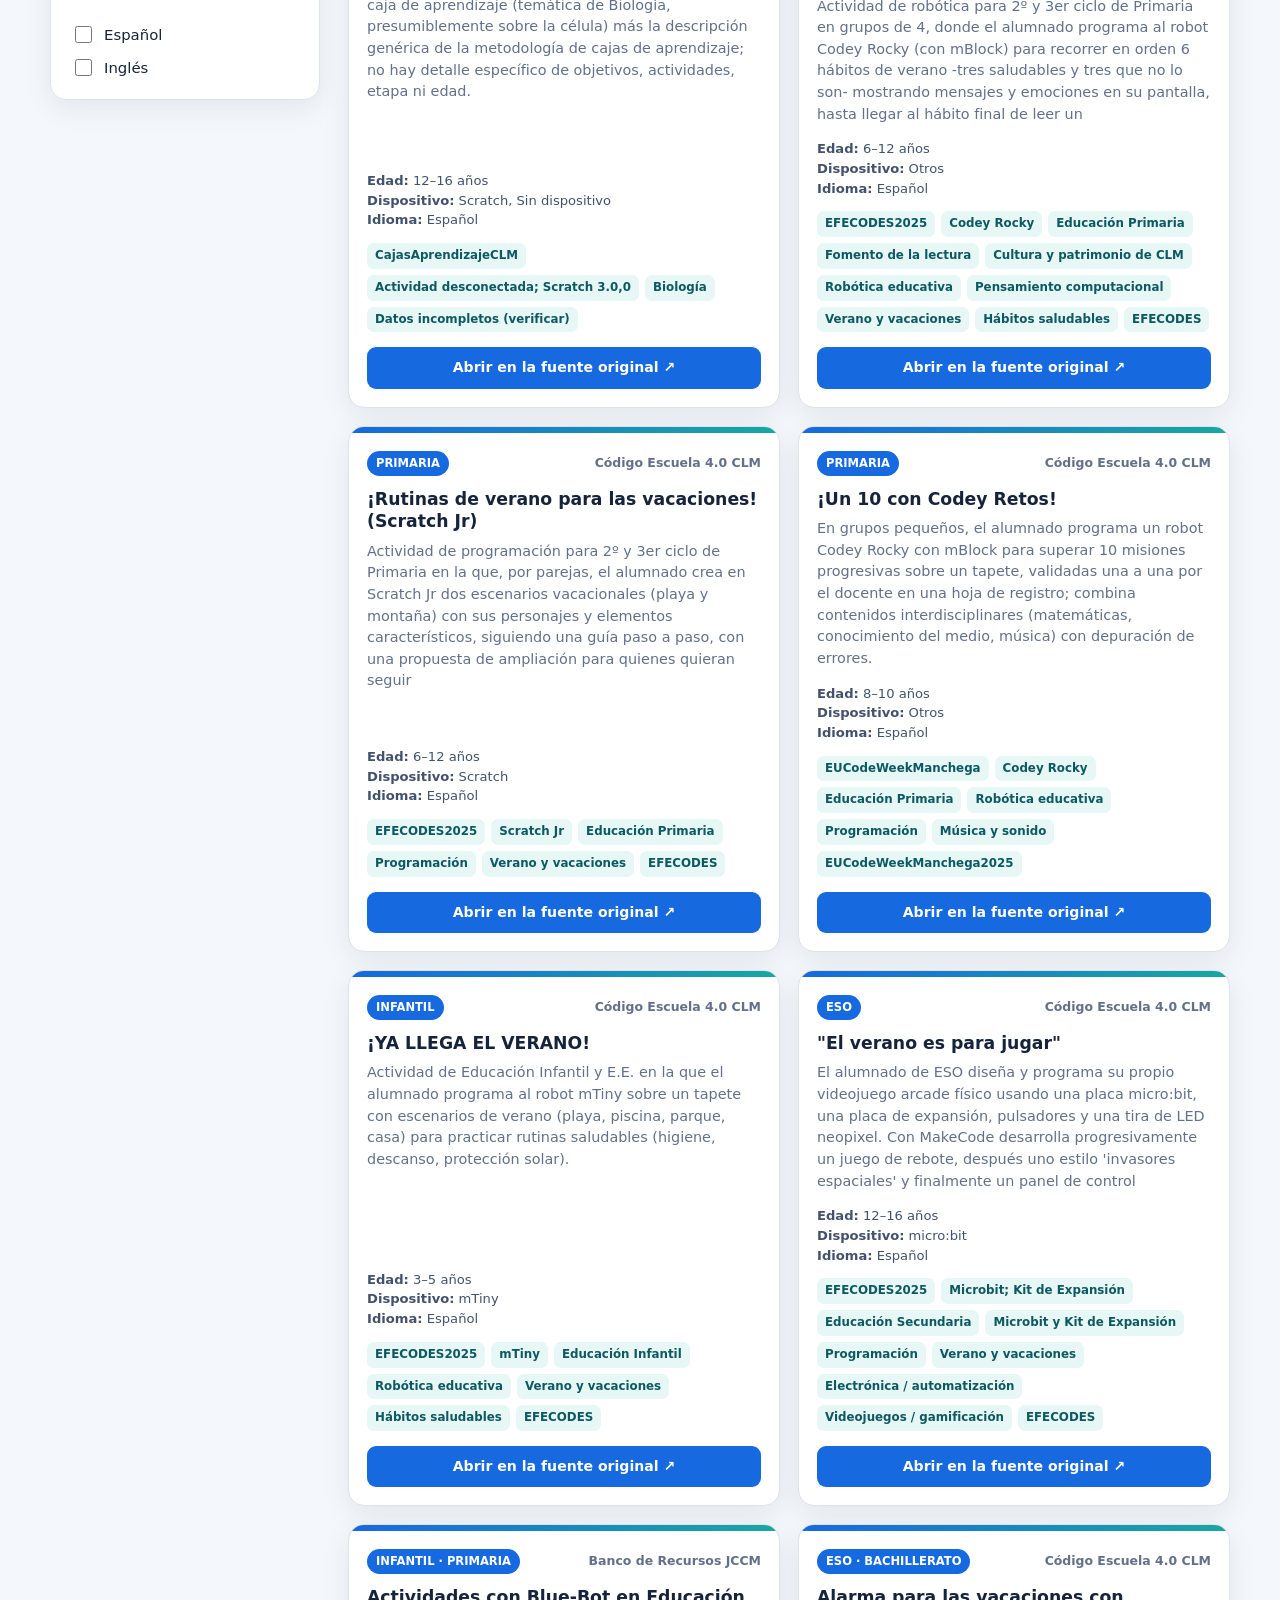
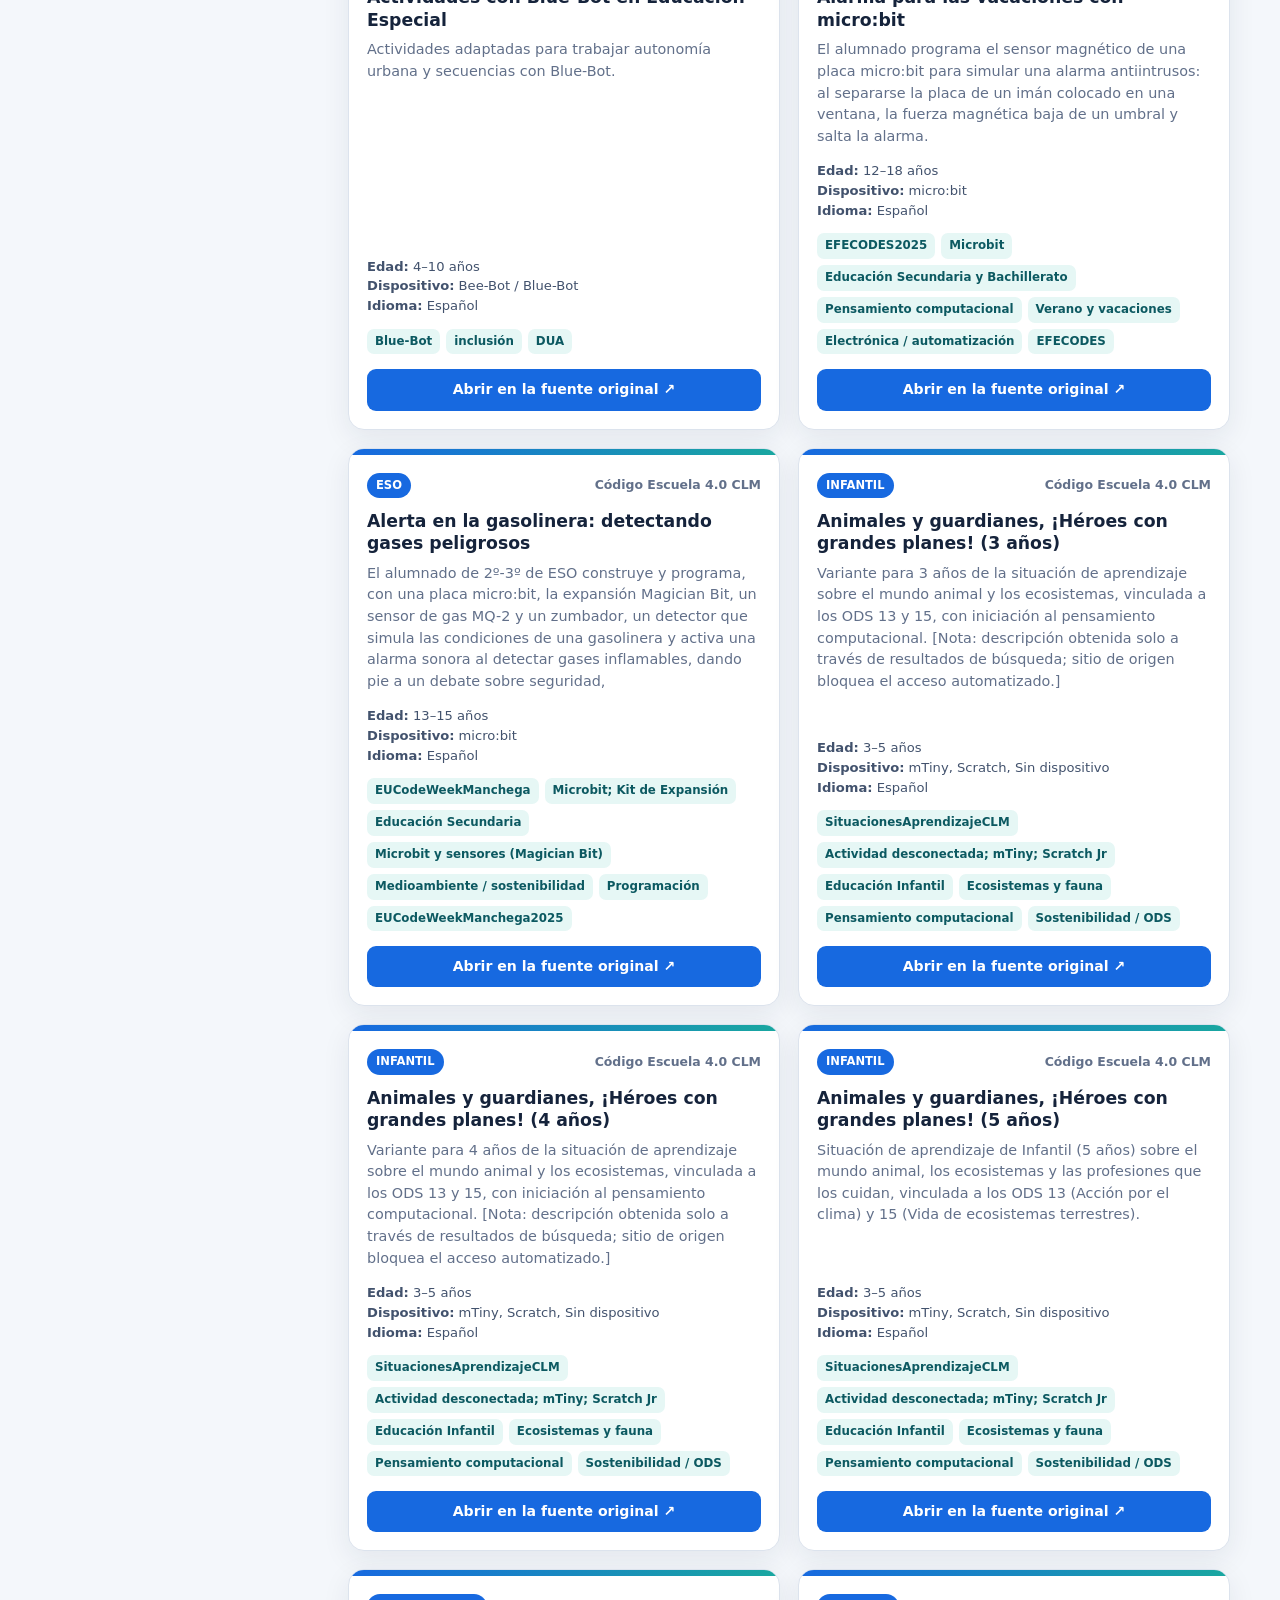
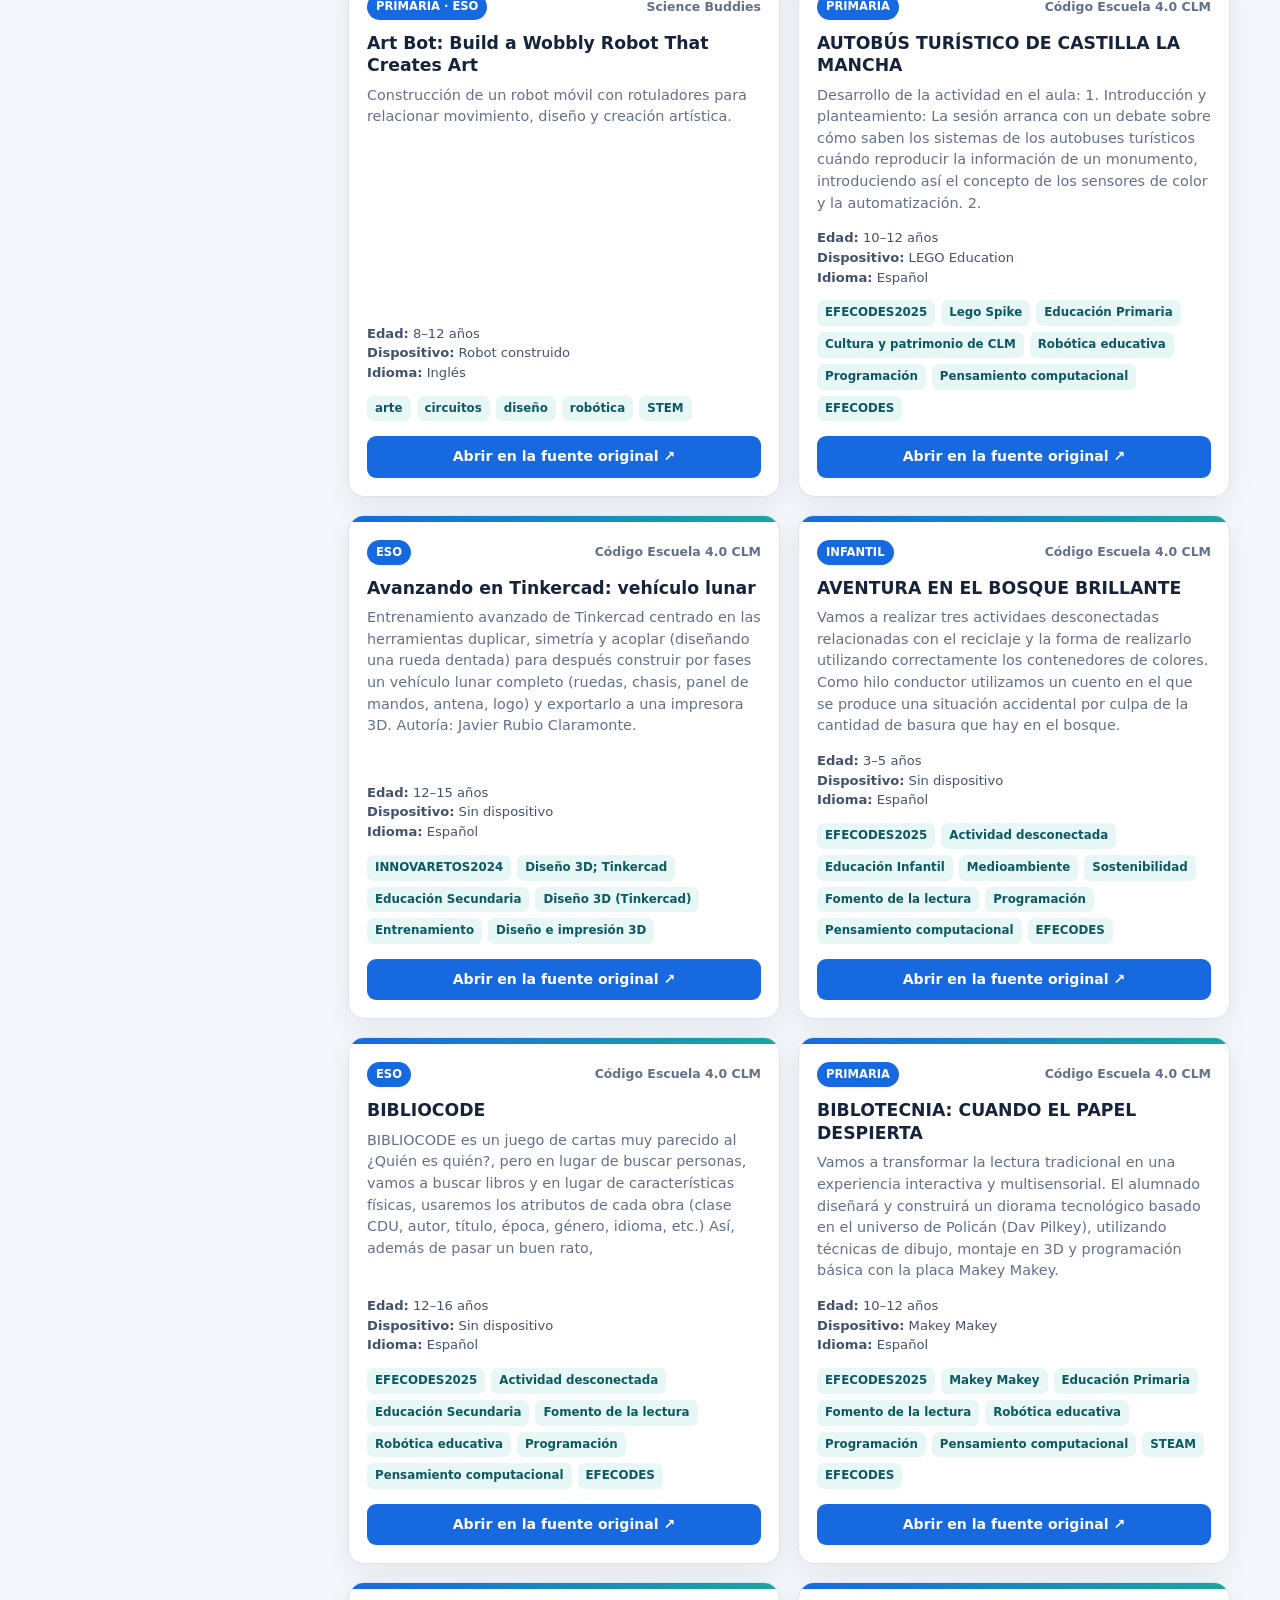
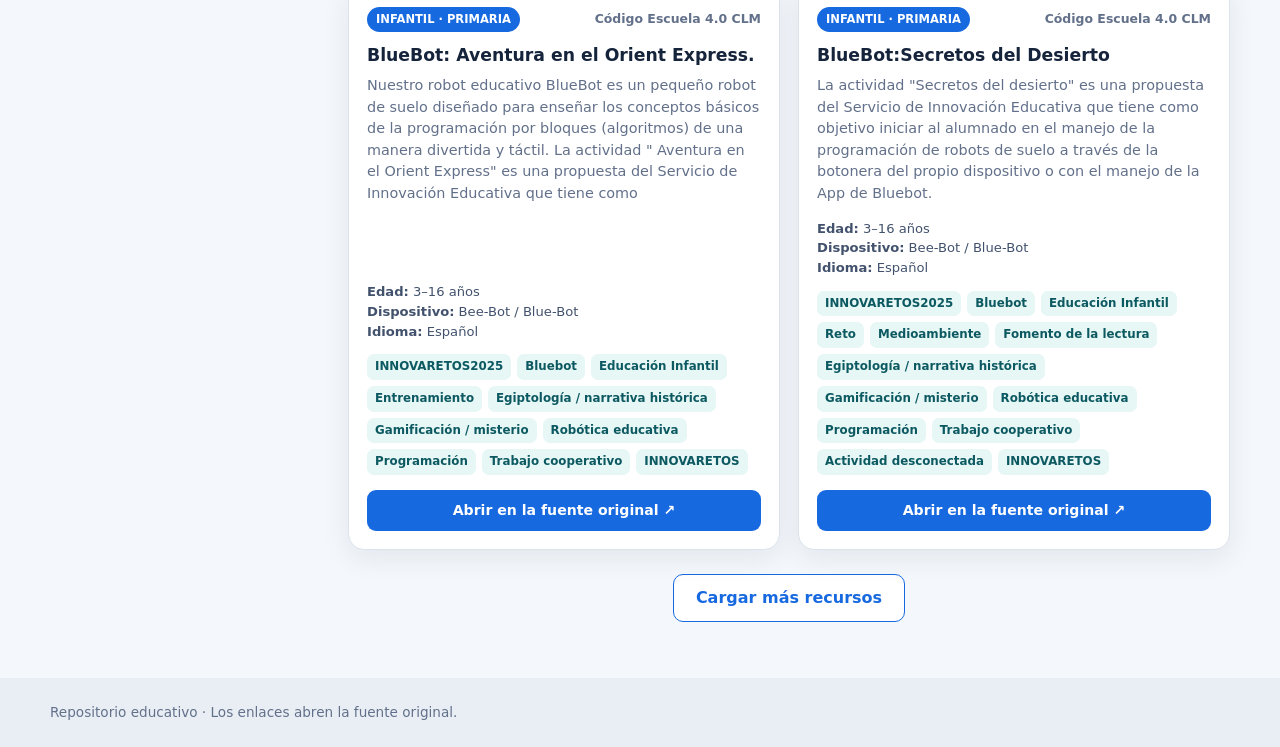
==== commit c1e5c376: "Añadir filtro de Código Escuela 4.0 CLM" ====
--- a/index.html
+++ b/index.html
@@ -50,6 +50,7 @@
       <fieldset>
         <legend>Fuente</legend>
         <label><input class="filter" type="checkbox" data-filter="fuenteId" value="jccm"> Banco de Recursos JCCM</label>
+        <label><input class="filter" type="checkbox" data-filter="fuenteId" value="codigo-escuela40-clm"> Código Escuela 4.0 CLM</label>
         <label><input class="filter" type="checkbox" data-filter="fuenteId" value="cedec"> CEDEC</label>
         <label><input class="filter" type="checkbox" data-filter="fuenteId" value="intef-sda"> Situaciones de aprendizaje INTEF</label>
         <label><input class="filter" type="checkbox" data-filter="fuenteId" value="science-buddies"> Science Buddies</label>
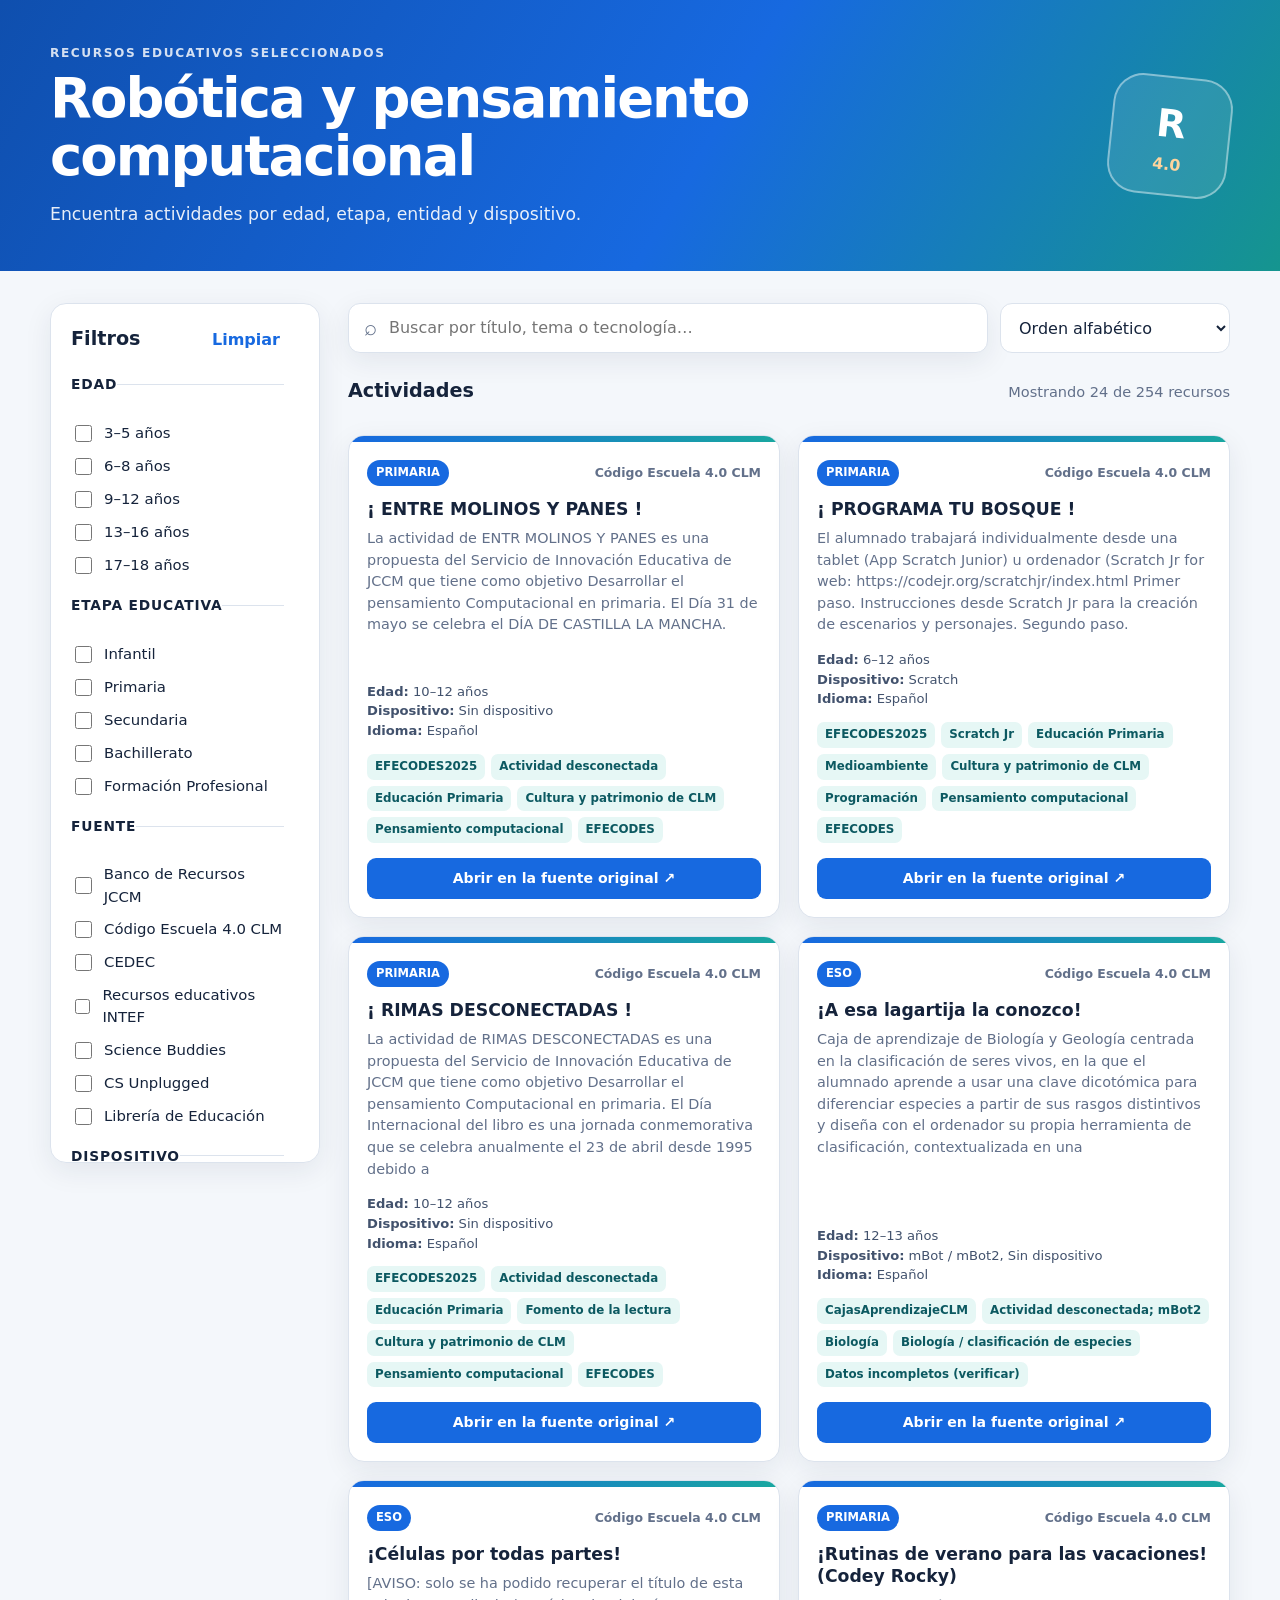
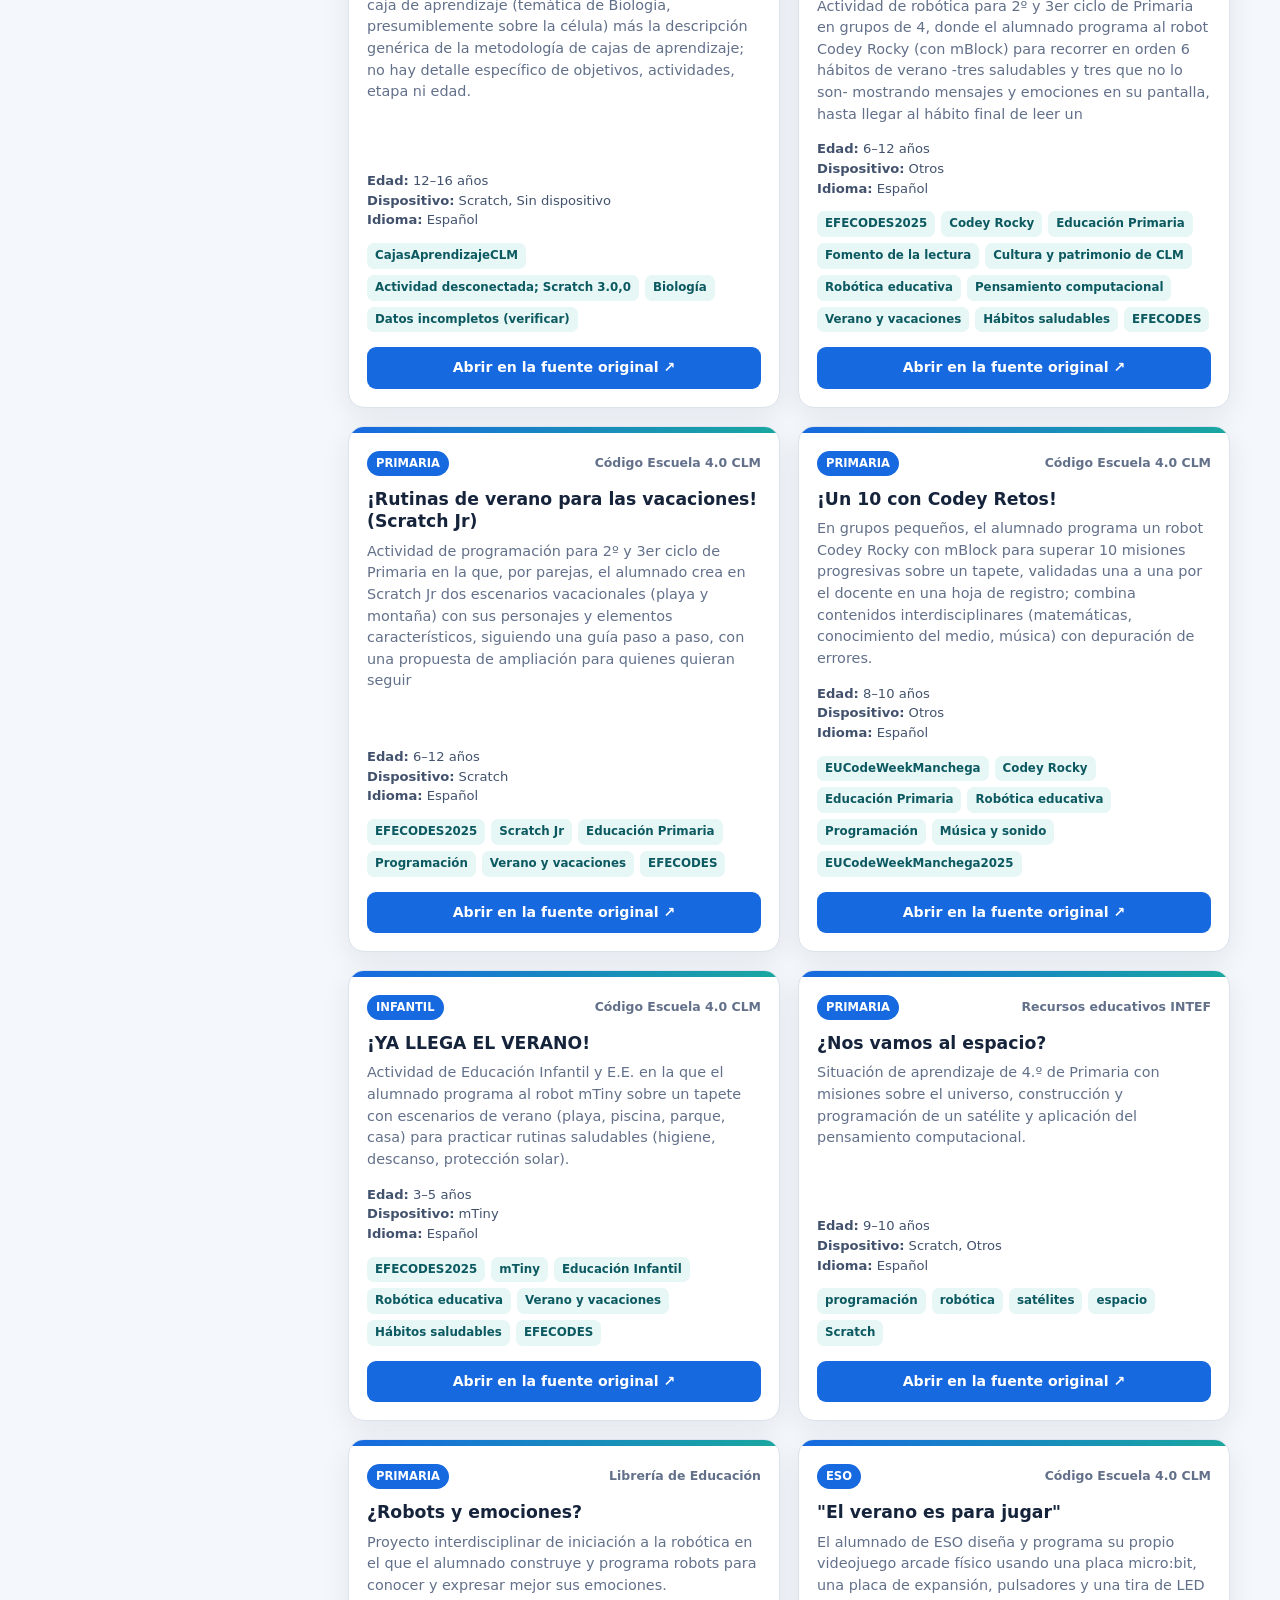
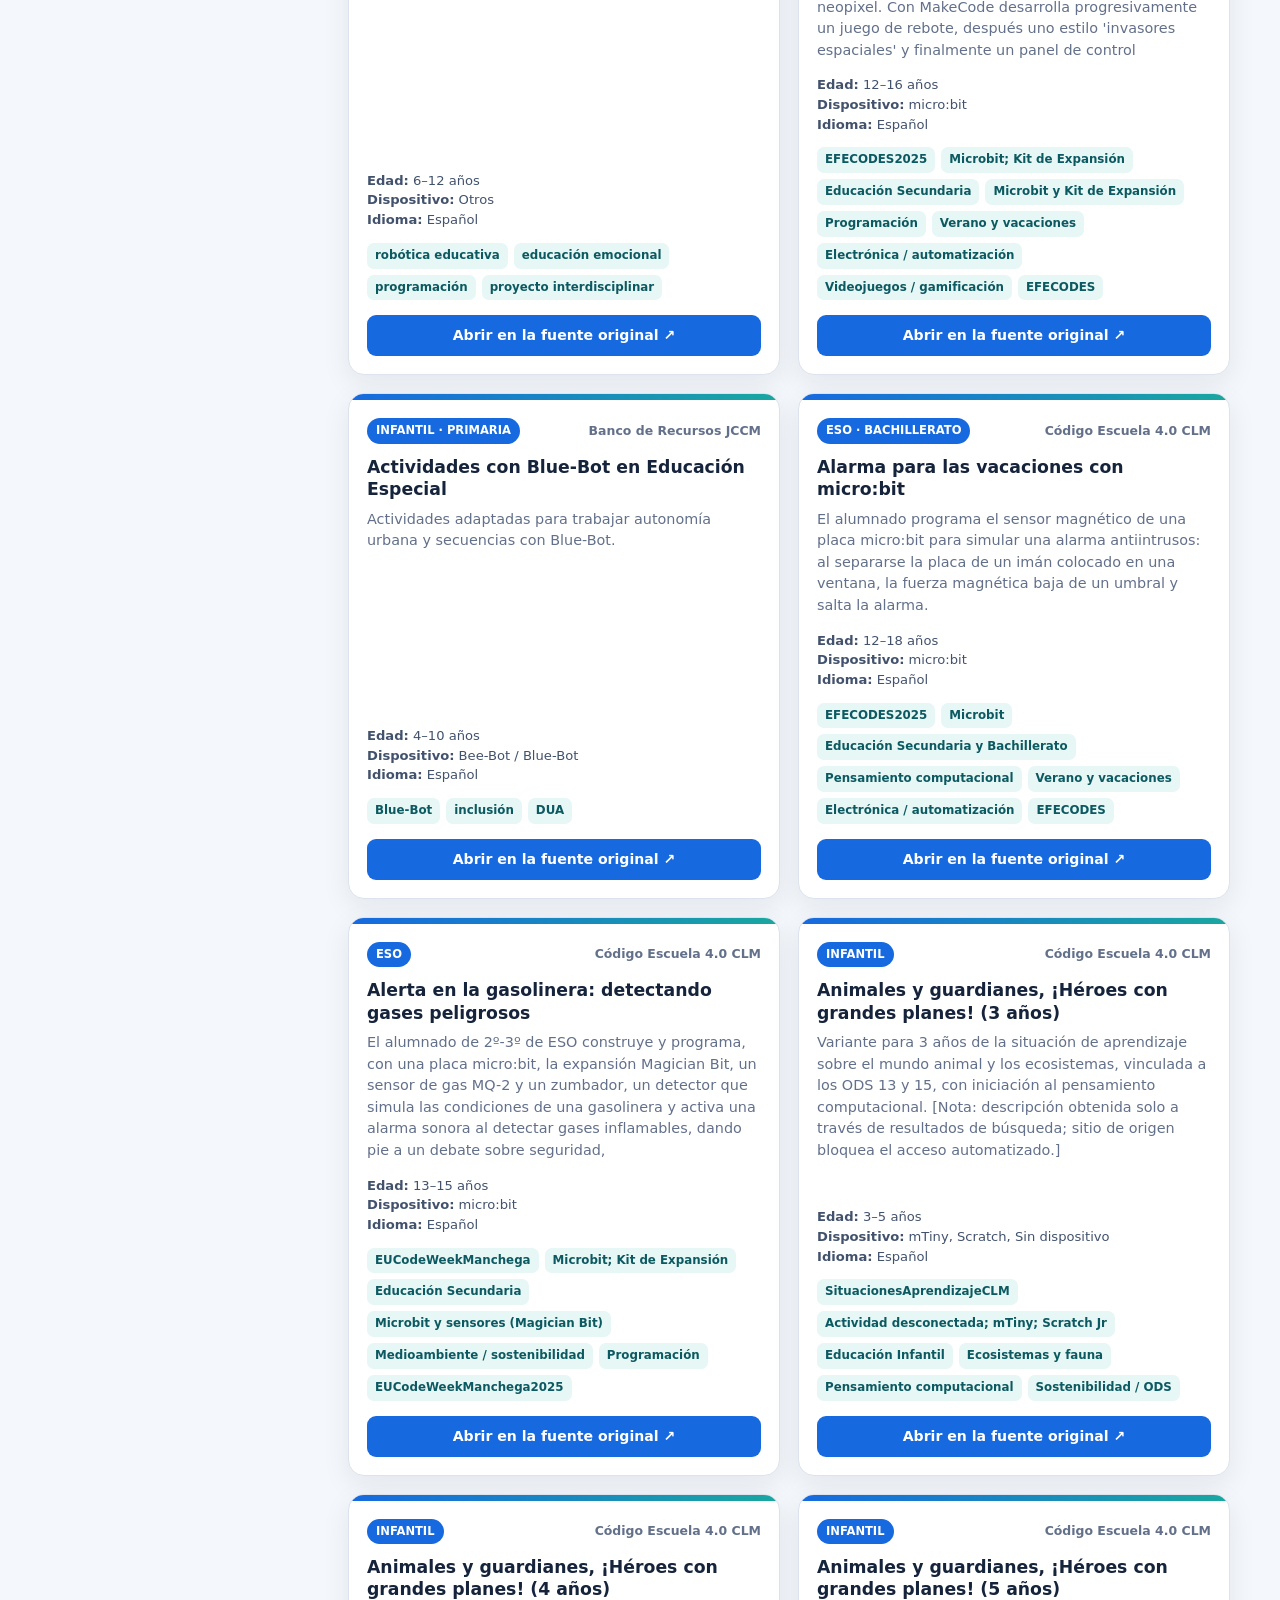
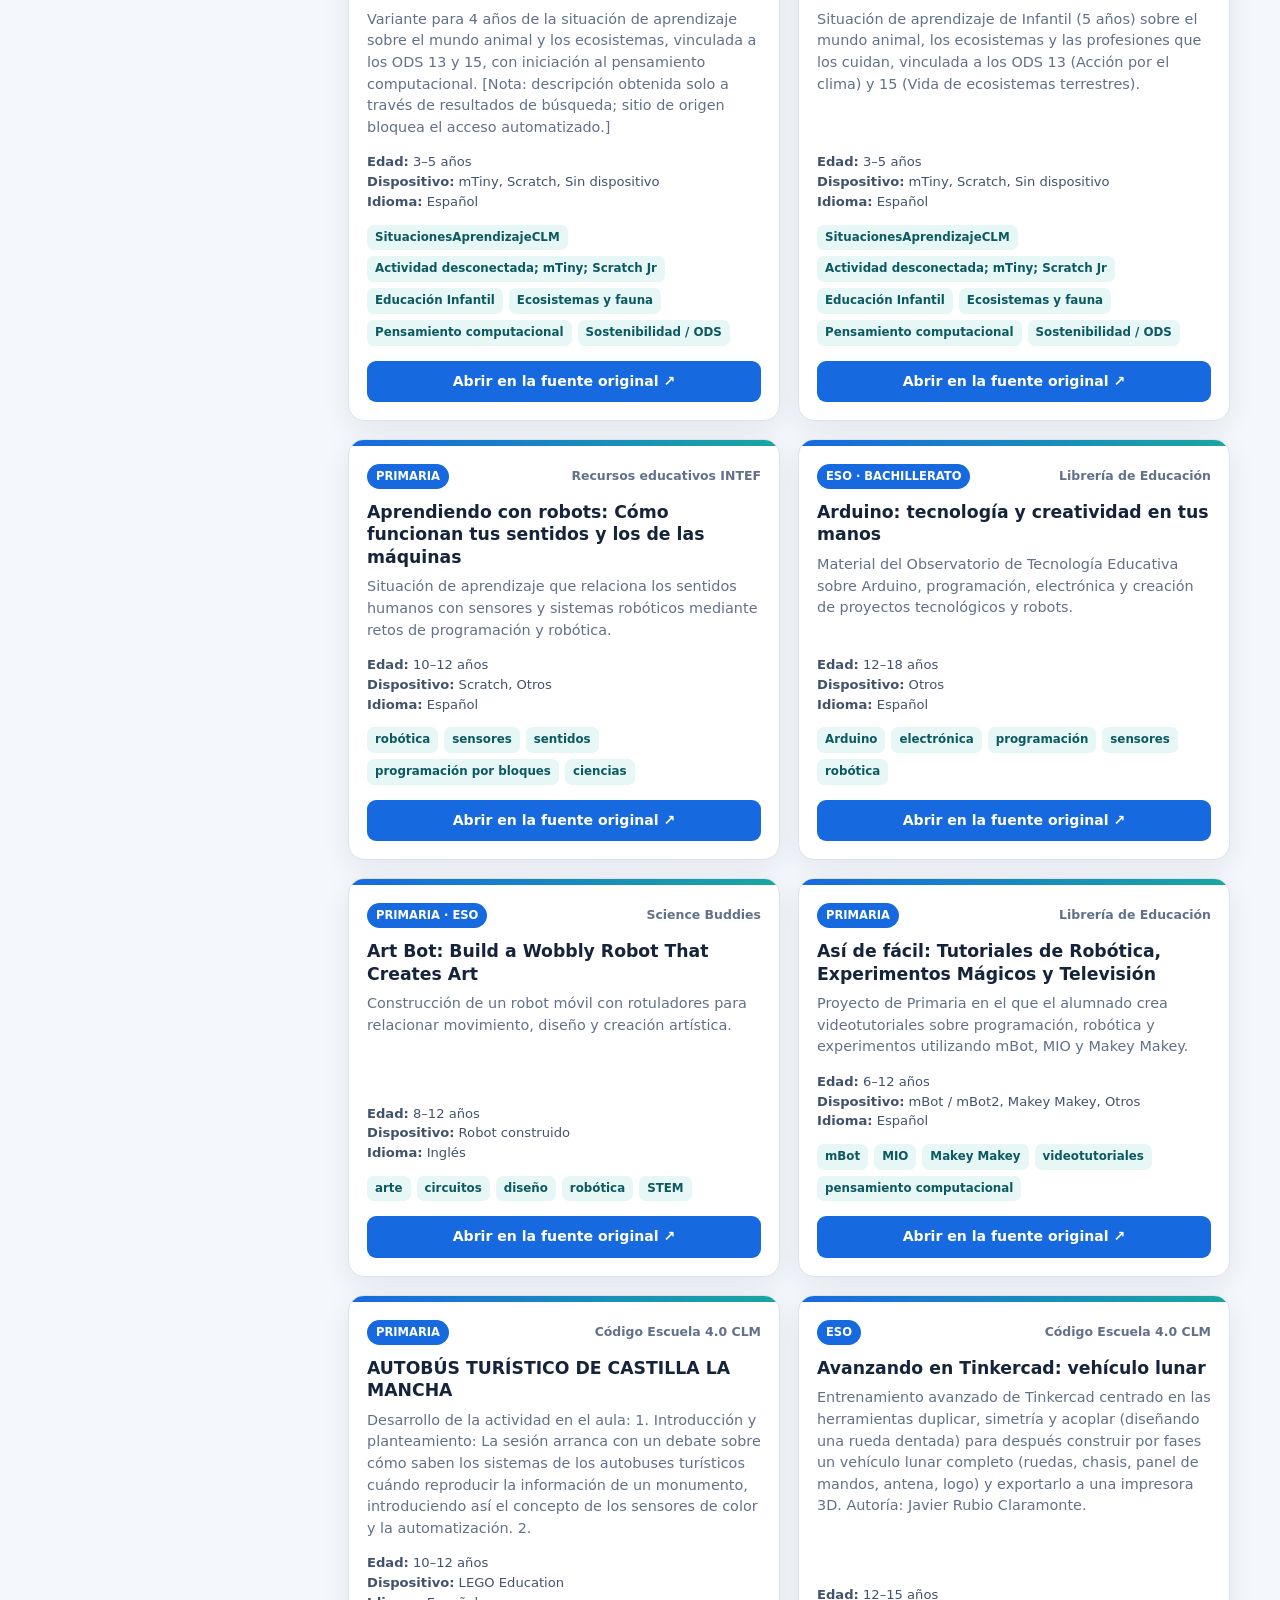
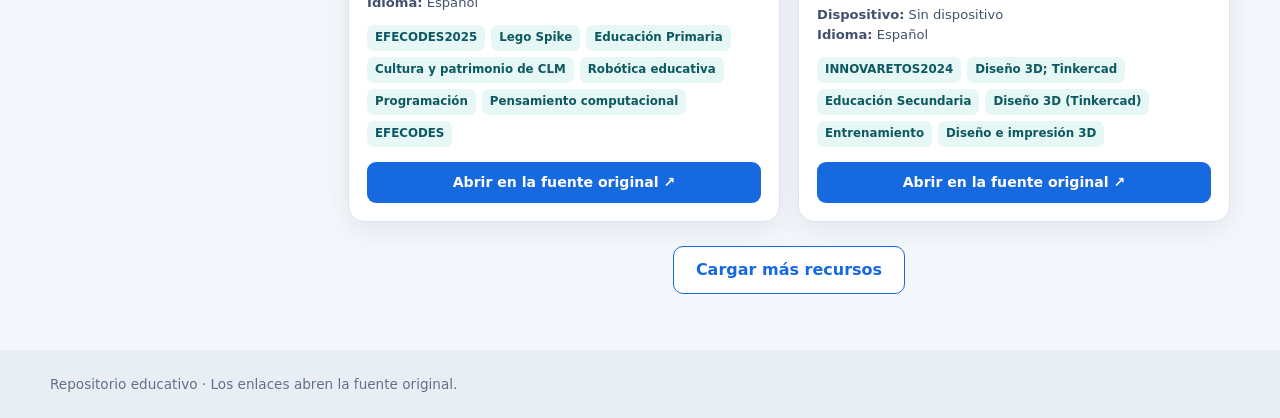
==== commit 3aed562b: "Actualizar filtro de recursos INTEF" ====
--- a/index.html
+++ b/index.html
@@ -52,7 +52,7 @@
         <label><input class="filter" type="checkbox" data-filter="fuenteId" value="jccm"> Banco de Recursos JCCM</label>
         <label><input class="filter" type="checkbox" data-filter="fuenteId" value="codigo-escuela40-clm"> Código Escuela 4.0 CLM</label>
         <label><input class="filter" type="checkbox" data-filter="fuenteId" value="cedec"> CEDEC</label>
-        <label><input class="filter" type="checkbox" data-filter="fuenteId" value="intef-sda"> Situaciones de aprendizaje INTEF</label>
+        <label><input class="filter" type="checkbox" data-filter="fuenteId" value="intef-sda"> Recursos educativos INTEF</label>
         <label><input class="filter" type="checkbox" data-filter="fuenteId" value="science-buddies"> Science Buddies</label>
         <label><input class="filter" type="checkbox" data-filter="fuenteId" value="cs-unplugged"> CS Unplugged</label>
         <label><input class="filter" type="checkbox" data-filter="fuenteId" value="libreria-educacion"> Librería de Educación</label>
--- a/styles.css
+++ b/styles.css
@@ -36,7 +36,19 @@
 .hero-mark span { color: #ffd49d; font-size: 1rem; }
 
 .layout { display: grid; grid-template-columns: 270px minmax(0, 1fr); gap: 28px; padding-block: 32px 56px; align-items: start; }
-.filters { position: sticky; top: 20px; background: var(--paper); border: 1px solid var(--line); border-radius: var(--radius); padding: 20px; box-shadow: var(--shadow); }
+.filters {
+  position: sticky;
+  top: 20px;
+  max-height: calc(100vh - 40px);
+  overflow-y: auto;
+  overscroll-behavior: contain;
+  scrollbar-gutter: stable;
+  background: var(--paper);
+  border: 1px solid var(--line);
+  border-radius: var(--radius);
+  padding: 20px;
+  box-shadow: var(--shadow);
+}
 .filters-heading, .results-heading { display: flex; align-items: baseline; justify-content: space-between; gap: 12px; }
 .filters h2, .results h2 { margin: 0; font-size: 1.2rem; }
 .text-button { border: 0; padding: 4px; color: var(--blue); background: transparent; cursor: pointer; font-weight: 700; }
@@ -82,7 +94,12 @@
 @media (max-width: 850px) {
   .hero-mark { display: none; }
   .layout { grid-template-columns: 1fr; }
-  .filters { position: static; }
+  .filters {
+  position: static;
+  max-height: none;
+  overflow: visible;
+  scrollbar-gutter: auto;
+}
   .filters fieldset { display: flex; flex-wrap: wrap; gap: 0 18px; }
   .filters legend { width: 100%; }
 }
